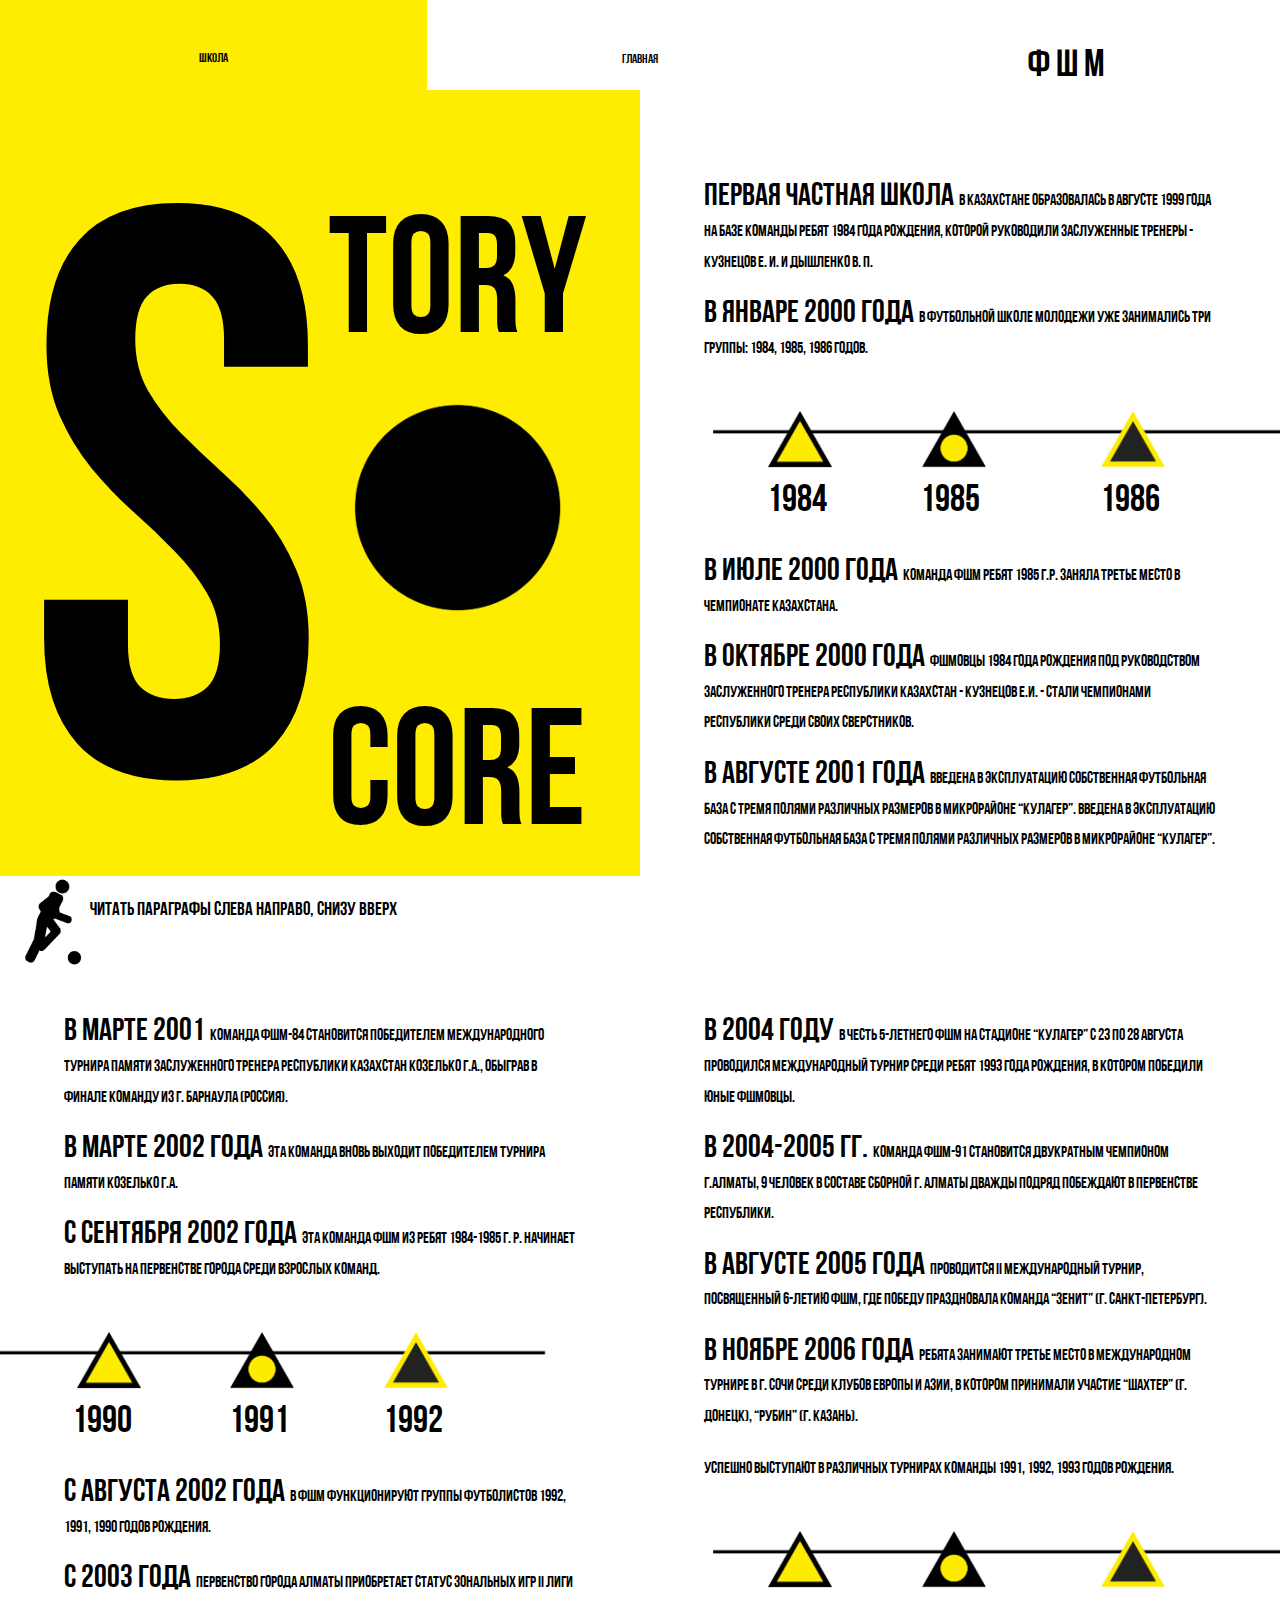
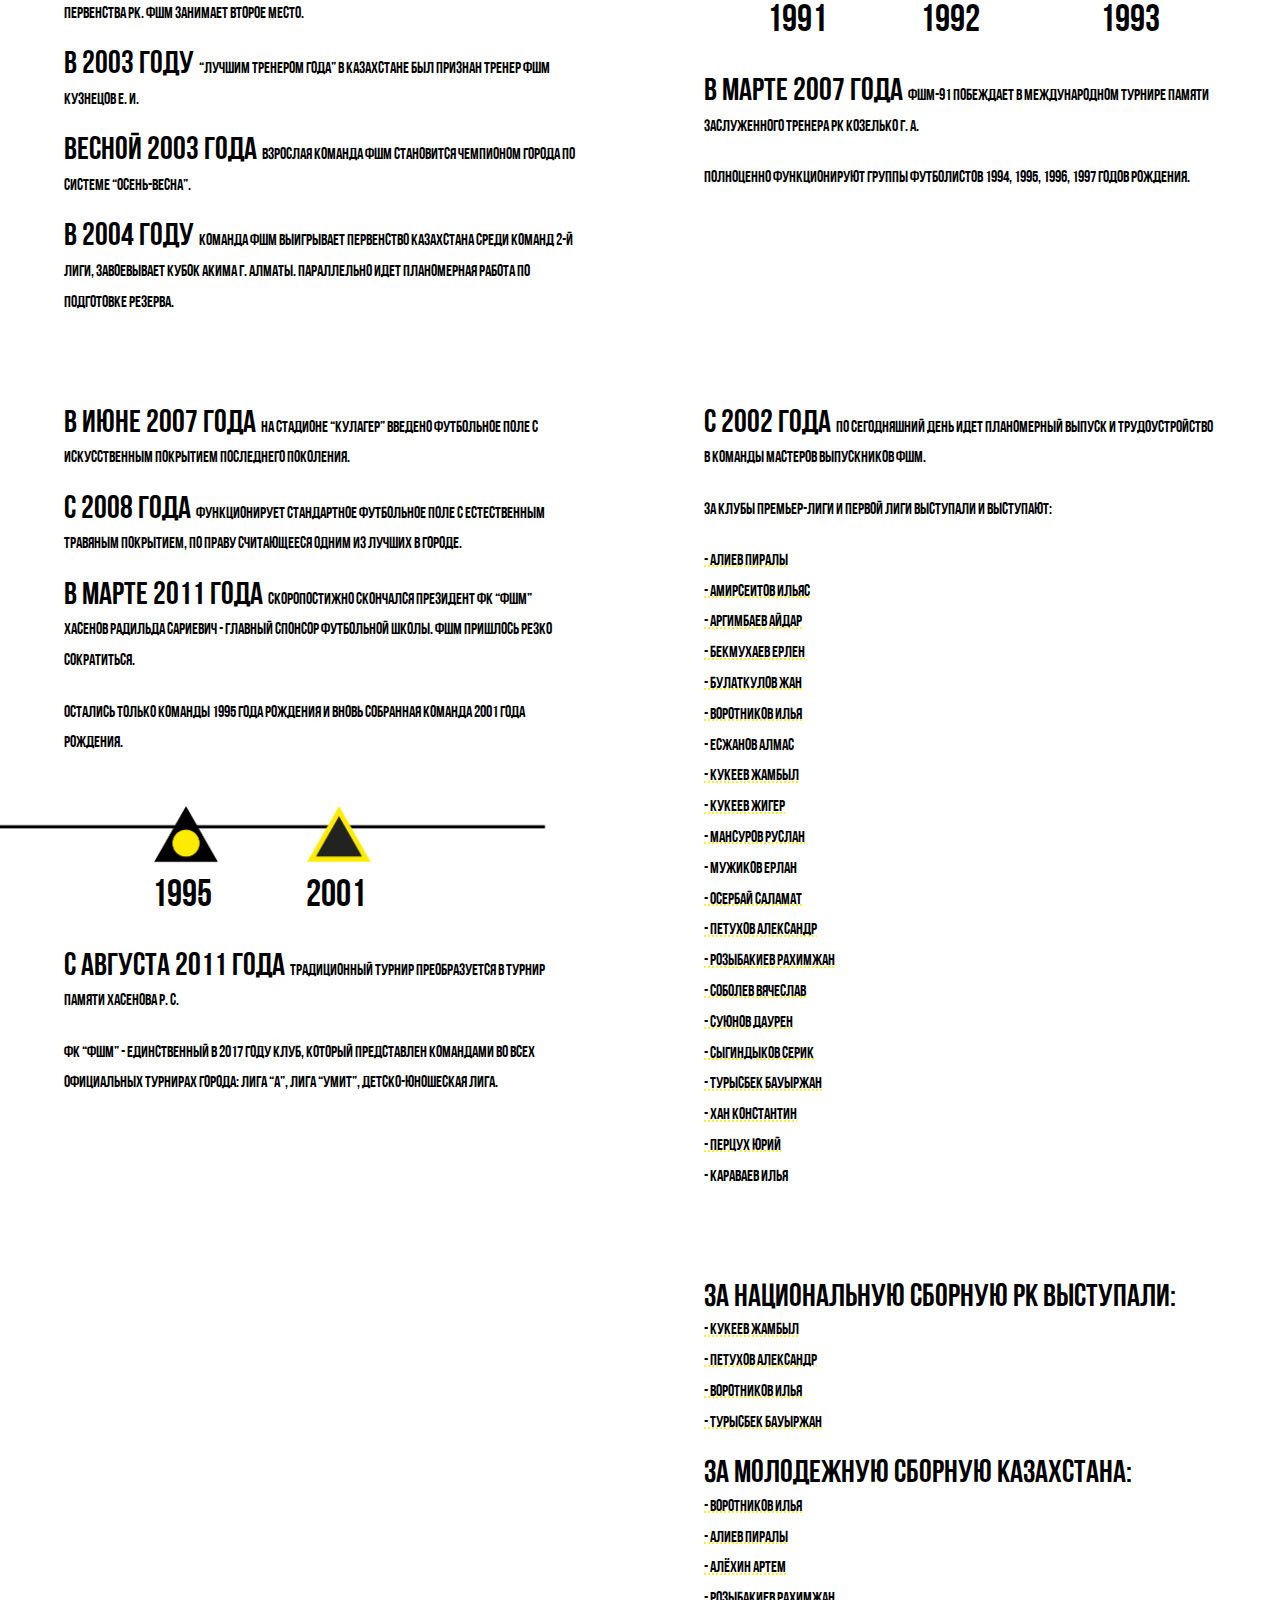
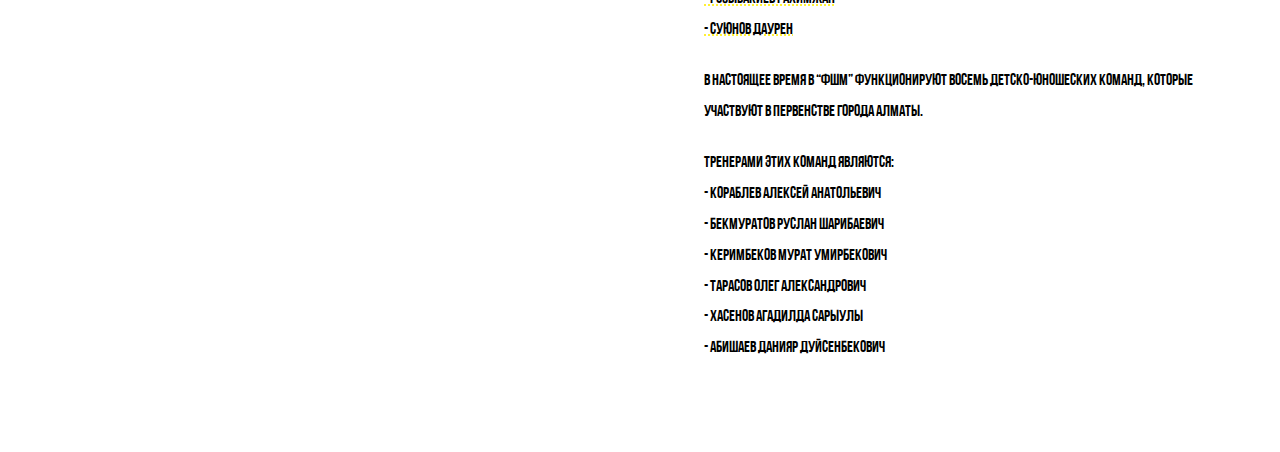
==== ФШМ. История.html @ 804422b1 "Update ФШМ. История.html" ====
<!DOCTYPE html>
    <html style= "overflow-x: hidden; zoom: 100%;">
        <head>
            <link rel="stylesheet" href = "designCSS2.css">
            <link rel="icon" type="image/x-icon" href="imgftball/IMG_6921.PNG">
        <title> ФШМ </title>
        <meta name="viewport" content="width=device-width, initial-scale=1, maximum-scale=1, user-scalable=no, shrink-to-fit=no">
        </head>
        <body>
            <div class="fixedMenu">
                
                <div class="mainMenuButtons" style="display: inline-flex;">
                    <button id="1" class="references" type="button" style="background-color:rgb(0, 0, 0);">
                        <img  class="button1" src="imgftball/button1.png">
                        <div class="references">
                            <p class="click" id="textColor1" style="color: rgb(255,237,0)"> Школа </p>
                        </div>
                    </button>
                    
                    <a id="2" class="references" type="button" href="index.html">
                        <div class="references">
                            <p class="click" id="textColor4"> Главная </p>
                        </div>
                    </a> 
                    <div class="label">
                        <a href="index.html">
                            <p> Ф Ш М </p>
                        </a> 
                    </div>   
                </div>
            </div>
          

            <div class="structure">
                <div id="main" style="display: unset; width: 100vw; margin: 0 0 0 0; padding: 0 0 0 0">
                    <div id="[1][1]Section" style="width: 100vw; display: unset; margin: 0 0 0 0">
                        <div class="Section1Slide1FirstHalf" id="section1Slide1PhoneOn">
                            <div class="gameGoalMain">
                                <div class="gameGoal1">
                                    <div class="gameGoalMove"> 
                                        <div class="gameGoal2">
                                            <div>
                                                <p class="G"> S </p>
                                            </div>
                                            <div class="gameGoal">
                                                <p class="ame"> tory </p>
                                                <img src="imgftball/blackCircle.png" class="circleBall">
                                                <p class="oal"> core </p>
                                            </div>
                                        </div>
                                    </div> 
                                </div>
                            </div>
                        </div>
                        <div class="Section1Slide1">
                            <div class="Section1Slide1FirstHalf" id="section1Slide1PhoneOff">
                                <div class="gameGoalMain">
                                    <div class="gameGoal1">
                                        <div class="gameGoalMove"> 
                                            <div class="gameGoal2">
                                                <div>
                                                    <p class="G"> S </p>
                                                </div>
                                                <div class="gameGoal">
                                                    <p class="ame"> tory </p>
                                                    <img src="imgftball/blackCircle.png" class="circleBall">
                                                    <p class="oal"> core </p>
                                                </div>
                                            </div>
                                        </div> 
                                    </div>
                                </div>
                            </div>
                            <div class="Section1Slide1SecondHalf">
                                <div class="textMain">
                                    <p class="paragraph1"> 
                                        <span class="paragraphBigWord"> Первая частная школа </span>
                                        <small>
                                            в Казахстане образовалась 
                                            в августе 1999 года на базе команды ребят 1984 года рождения,
                                            которой руководили заслуженные тренеры - Кузнецов Е. И. и Дышленко В. П. 
                                        </small> 
                                    </p> 
                                    <p class="paragraph2">  
                                        <span class="paragraphBigLetter">
                                            В январе 2000 года
                                        </span> 
                                        <small>  в футбольной школе молодежи уже занимались три группы: 
                                            1984, 1985, 1986 годов.
                                        </small>
                                    </p>
                                    <div id="teamContainer">
                                        <img id="teamLineImage" src="imgftball/blackLine.png">
                                        <div style="display: block;">
                                            <img id="triangle1" src="imgftball/firstTriangle.png">
                                            <p id="teamYear1">
                                                1984
                                            </p>
                                        </div>
                                        <div style="display: block;">
                                            <img id="triangle2" src="imgftball/secondTriangle.png">
                                            <p id="teamYear2">
                                                1985
                                            </p>
                                        </div>
                                        <div style="display: block;">
                                            <img id="triangle3" src="imgftball/thirdTriangle.png"> 
                                            <p id="teamYear3">
                                                1986
                                            </p>
                                        </div>
                                    </div> 
                                    <p class="paragraph2">  
                                        <span class="paragraphBigLetter">
                                            В июле 2000 года 
                                        </span> 
                                        <small>  команда ФШМ ребят </small>
                                        <small> 1985 г.р. заняла третье место в чемпионате Казахстана. </small>
                                    </p> 
                                    <p class="paragraph2">  
                                        <span class="paragraphBigLetter">
                                            В октябре 2000 года
                                        </span> 
                                        <small> ФШМовцы 1984 года рождения под руководством заслуженного тренера Республики Казахстан - Кузнецов Е.И. - стали чемпионами республики среди своих сверстников. </small>
                                    </p> 
                                    <p class="paragraph2">  
                                        <span class="paragraphBigLetter">
                                            В августе 2001 года
                                        </span> 
                                        <small>  введена в эксплуатацию собственная футбольная база с тремя полями различных размеров в микрорайоне “Кулагер”.  введена в эксплуатацию собственная футбольная база с тремя полями различных размеров в микрорайоне “Кулагер”. </small>
                                    </p> 
                                </div>
                            </div>
                        </div>
                    </div>
                    <div style="width: 100vw;" id="section1Slide1PhoneOff">
                        <div id="stickmanContainer">
                            <img src="imgftball/blackStickmanGif.gif" id="blackstickmanGIF">
                            <p class="paragraph1">
                                читать параграфы слева направо, снизу вверх
                            </p> 
                        </div>
                    </div>
                    <br>
                    
                    <div id="[1][2]Section" style="width: 100vw; display: unset; margin: 0 0 0 0">
                        <div class="Section1Slide2">
                            <div class="Section1Slide2FirstHalf" id="section1Slide1PhoneOff">
                                <div class="textMain">
                                    <p class="paragraph1">  
                                        <span class="paragraphBigLetter">
                                            В марте 2001
                                        </span> 
                                        <small>  команда ФШМ-84 становится победителем международного турнира памяти заслуженного тренера Республики Казахстан Козелько Г.А., обыграв в финале команду из г. Барнаула (Россия). </small>
                                    </p> 
                                    <br>
                                    <p class="paragraph2"> 
                                        <span class="paragraphBigWord"> В марте 2002 года </span>
                                        <small>
                                            эта команда вновь выходит победителем турнира памяти Козелько Г.А. 
                                        </small> 
                                    </p>   
                                    <p class="paragraph2">  
                                        <span class="paragraphBigLetter">
                                            С сентября 2002 года
                                        </span> 
                                        <small> эта команда ФШМ из ребят 1984-1985 г. р. начинает выступать на первенстве города среди взрослых команд.  </small>
                                    </p> 
                                    <div style="display: inline-flex; position: relative; margin: 0vh 0 4vh 0">
                                        <img style="position: absolute; width: 50vw; margin: 0 0 0 -12vw" src="imgftball/blackLine.png">
                                        <div style="display: block;">
                                            <img style="position: relative; width: 5vw; margin: 5vh 0 0 1vw" src="imgftball/firstTriangle.png">
                                            <p style="font-size: 3vw; margin: 3vh 0 0 0vw">
                                                1990
                                            </p>
                                        </div>
                                        <div style="display: block;">
                                            <img style="position: relative; width: 5vw; margin: 5vh 0 0 7vw" src="imgftball/secondTriangle.png">
                                            <p style="font-size: 3vw; margin: 3vh 0 0 6.5vw">
                                                1991
                                            </p>
                                        </div>
                                        <div style="display: block;">
                                            <img style="position: relative; width: 5vw; margin: 5vh 0 0 7vw" src="imgftball/thirdTriangle.png"> 
                                            <p style="font-size: 3vw; margin: 3vh 0 0 6.5vw">
                                                1992
                                            </p>
                                        </div>
                                    </div> 
                                    <p class="paragraph2">  
                                        <span class="paragraphBigLetter">
                                            С августа 2002 года 
                                        </span> 
                                        <small> в ФШМ функционируют группы футболистов 1992, 1991, 1990 годов рождения.  </small>
                                    </p> 
                                    <p class="paragraph2">  
                                        <span class="paragraphBigLetter">
                                            С 2003 года
                                        </span> 
                                        <small> 
                                            первенство города Алматы приобретает статус зональных игр II лиги Первенства РК. ФШМ занимает второе место.
                                        </small>
                                    </p> 
                                    <p class="paragraph2">  
                                        <span class="paragraphBigLetter">
                                            В 2003 году
                                        </span> 
                                        <small> 
                                            “Лучшим тренером года” в Казахстане был признан тренер ФШМ Кузнецов Е. И.
                                        </small>
                                    </p> 
                                    <p class="paragraph2">  
                                        <span class="paragraphBigLetter">
                                            Весной 2003 года 
                                        </span> 
                                        <small>  
                                            взрослая команда ФШМ становится чемпионом города по системе “осень-весна”. 
                                        </small>
                                    </p> 
                                    <p class="paragraph2">  
                                        <span class="paragraphBigLetter">
                                            В 2004 году 
                                        </span> 
                                        <small>  
                                            команда ФШМ выигрывает первенство Казахстана среди команд 2-й лиги, завоевывает Кубок Акима г. Алматы. Параллельно идет планомерная работа по подготовке резерва.
                                        </small>
                                    </p> 
                                </div>
                            </div>
                            <div class="Section1Slide2SecondHalf">
                                <div class="textMain">
                                    <p class="paragraph1"> 
                                        <span class="paragraphBigWord"> В 2004 году </span>
                                        <small>
                                            в честь 5-летнего ФШМ на стадионе “Кулагер” 
                                            с 23 по 28 августа проводился международный турнир 
                                            среди ребят 1993 года рождения, в котором победили 
                                            юные ФШМовцы. 
                                        </small> 
                                    </p>   
                                    <p class="paragraph2">  
                                        <span class="paragraphBigLetter">
                                            В 2004-2005 гг. 
                                        </span> 
                                        <small> 
                                            команда ФШМ-91 становится двукратным чемпионом г.Алматы, 
                                            9 человек в составе сборной г. Алматы дважды подряд побеждают в первенстве республики.   
                                        </small>
                                    </p> 
                                    <p class="paragraph2">  
                                        <span class="paragraphBigLetter">
                                            В августе 2005 года 
                                        </span> 
                                        <small> 
                                            проводится II международный турнир, 
                                            посвященный 6-летию ФШМ, 
                                            где победу праздновала команда “Зенит” 
                                            (г. Санкт-Петербург).
                                        </small>
                                    </p> 
                                    <p class="paragraph2">  
                                        <span class="paragraphBigLetter">
                                            В ноябре 2006 года
                                        </span> 
                                        <small> 
                                            ребята занимают третье место в международном турнире
                                            в г. Сочи среди клубов Европы и Азии, 
                                            в котором принимали участие “Шахтер” (г. Донецк), “Рубин” (г. Казань). 
                                        </small>
                                    </p> 
                                    <p class="paragraph2"> 
                                        <small> 
                                            Успешно выступают в различных турнирах команды 1991, 1992, 1993 годов рождения. 
                                        </small>
                                    </p>
                                    <div id="teamContainer2">
                                        <img id="teamLineImage_2" src="imgftball/blackLine.png">
                                        <div style="display: block;">
                                            <img id="triangle4" src="imgftball/firstTriangle.png">
                                            <p id="teamYear4">
                                                1991
                                            </p>
                                        </div>
                                        <div style="display: block;">
                                            <img id="triangle5" src="imgftball/secondTriangle.png">
                                            <p id="teamYear5">
                                                1992
                                            </p>
                                        </div>
                                        <div style="display: block;">
                                            <img id="triangle6" src="imgftball/thirdTriangle.png"> 
                                            <p id="teamYear6">
                                                1993
                                            </p>
                                        </div>
                                    </div>  
                                    <p class="paragraph2">  
                                        <span class="paragraphBigLetter">
                                            В марте 2007 года
                                        </span> 
                                        <small>  
                                            ФШМ-91 побеждает в международном турнире
                                            памяти заслуженного тренера РК Козелько Г. А. 
                                        </small>
                                    </p> 
                                    <p class="paragraph2">  
                                        <small>  
                                            Полноценно функционируют группы футболистов 1994, 1995, 1996, 1997 годов рождения.
                                        </small>
                                    </p> 
                                </div>
                            </div>
                        </div>
                    </div>
                    <div id="[1][3]Section" style="width: 100vw; display: unset; margin: 0 0 0 0">
                        <div class="Section1Slide3">
                            <div class="Section1Slide3FirstHalf" id="section1Slide1PhoneOn">
                                <div class="textMain">
                                    <p class="paragraph1">  
                                        <span class="paragraphBigLetter">
                                            В июне 2007 года
                                        </span> 
                                        <small>  
                                            на стадионе “Кулагер” введено футбольное поле с искусственным покрытием последнего поколения.
                                        </small>
                                    </p> 
                                    <br>
                                    <p class="paragraph2"> 
                                        <span class="paragraphBigWord"> С 2008 года по 2021 год  </span>
                                        <small>
                                            функционировало стандартное футбольное поле с естественным травяным покрытием,
                                            по праву считавшееся одним из лучших в городе.
                                        </small> 
                                    </p>   
                                    <p class="paragraph2">  
                                        <span class="paragraphBigLetter">
                                            В марте 2011 года 
                                        </span> 
                                        <small> скоропостижно скончался президент ФК “ФШМ” Хасенов Радильда Сариевич - главный спонсор футбольной школы. ФШМ пришлось резко сократиться. 
                                        </small>
                                    </p> 
                                    <p class="paragraph2"> 
                                        <small> 
                                            Остались только команды 1995 года рождения и вновь собранная команда 2001 года рождения. 
                                        </small>
                                    </p>
                                    <div id="teamContainer3">
                                        <img id="teamLineImage_3" src="imgftball/blackLine.png">
                                        
                                        <div style="display: block;">
                                            <img id="triangle7" src="imgftball/secondTriangle.png">
                                            <p id="teamYear7">
                                                1995
                                            </p>
                                        </div>
                                        <div style="display: block;">
                                            <img id="triangle8" src="imgftball/thirdTriangle.png"> 
                                            <p id="teamYear8">
                                                2001
                                            </p>
                                        </div>
                                    </div> 
                                    <p class="paragraph2">  
                                        <span class="paragraphBigLetter">
                                            С августа 2011 года 
                                        </span> 
                                        <small> 
                                            традиционный турнир преобразуется в турнир памяти Хасенова Р. С. 
                                        </small>
                                    </p> 
                                    <p class="paragraph2">  
                                        <small> 
                                            ФК “ФШМ” -  единственный в 2017 году клуб, 
                                            который представлен командами во всех официальных турнирах города: 
                                            Лига “А”, Лига “Умит”, Детско-Юношеская Лига.
                                        </small>
                                    </p> 
                                </div>
                            </div>
                            <div class="Section1Slide3FirstHalf" id="section1Slide1PhoneOff">
                                <div class="textMain">
                                    <p class="paragraph1">  
                                        <span class="paragraphBigLetter">
                                            В июне 2007 года
                                        </span> 
                                        <small>  
                                            на стадионе “Кулагер” введено футбольное поле с искусственным покрытием последнего поколения.
                                        </small>
                                    </p> 
                                    <br>
                                    <p class="paragraph2"> 
                                        <span class="paragraphBigWord"> С 2008 года  </span>
                                        <small>
                                            функционирует стандартное футбольное поле с естественным травяным покрытием,
                                            по праву считающееся одним из лучших в городе.
                                        </small> 
                                    </p>   
                                    <p class="paragraph2">  
                                        <span class="paragraphBigLetter">
                                            В марте 2011 года 
                                        </span> 
                                        <small> скоропостижно скончался президент ФК “ФШМ” Хасенов Радильда Сариевич - главный спонсор футбольной школы. ФШМ пришлось резко сократиться. 
                                        </small>
                                    </p> 
                                    <p class="paragraph2"> 
                                        <small> 
                                            Остались только команды 1995 года рождения и вновь собранная команда 2001 года рождения. 
                                        </small>
                                    </p>
                                    <div id="teamContainer3">
                                        <img id="teamLineImage_3" src="imgftball/blackLine.png">
                                        
                                        <div style="display: block;">
                                            <img id="triangle7" src="imgftball/secondTriangle.png">
                                            <p id="teamYear7">
                                                1995
                                            </p>
                                        </div>
                                        <div style="display: block;">
                                            <img id="triangle8" src="imgftball/thirdTriangle.png"> 
                                            <p id="teamYear8">
                                                2001
                                            </p>
                                        </div>
                                    </div> 
                                    <p class="paragraph2">  
                                        <span class="paragraphBigLetter">
                                            С августа 2011 года 
                                        </span> 
                                        <small> 
                                            традиционный турнир преобразуется в турнир памяти Хасенова Р. С. 
                                        </small>
                                    </p> 
                                    <p class="paragraph2">  
                                        <small> 
                                            ФК “ФШМ” -  единственный в 2017 году клуб, 
                                            который представлен командами во всех официальных турнирах города: 
                                            Лига “А”, Лига “Умит”, Детско-Юношеская Лига.
                                        </small>
                                    </p> 
                                </div>
                            </div>
                            <div class="Section1Slide3SecondHalf">
                                <div class="textMain">
                                    <p class="paragraph1">  
                                        <span class="paragraphBigLetter">
                                            С 2002 года
                                        </span> 
                                        <small> 
                                            по сегодняшний день идет планомерный выпуск и трудоустройство в команды мастеров выпускников ФШМ. 
                                        </small>
                                    </p>
                                    <p class="paragraph2"> 
                                        <small>  
                                            За клубы премьер-лиги и первой лиги выступали и выступают:
                                        </small>
                                    </p>
                                    <p class="paragraph2"> 
                                        <small>  
                                           <a href="https://ru.wikipedia.org/wiki/%D0%90%D0%BB%D0%B8%D0%B5%D0%B2,_%D0%9F%D0%B8%D1%80%D0%B0%D0%BB%D1%8B_%D0%A5%D0%B0%D0%BD%D0%B0%D0%BB%D0%B8%D0%B5%D0%B2%D0%B8%D1%87">- Алиев Пиралы</a> <br>
                                           <a href="https://ru.wikipedia.org/wiki/%D0%90%D0%BC%D0%B8%D1%80%D1%81%D0%B5%D0%B8%D1%82%D0%BE%D0%B2,_%D0%98%D0%BB%D1%8C%D1%8F%D1%81_%D0%95%D1%80%D1%81%D0%B5%D0%B8%D1%82%D0%BE%D0%B2%D0%B8%D1%87">- Амирсеитов Ильяс</a> <br>
                                           <a href="https://ru.wikipedia.org/wiki/%D0%90%D1%80%D0%B3%D0%B8%D0%BC%D0%B1%D0%B0%D0%B5%D0%B2,_%D0%90%D0%B9%D0%B4%D0%B0%D1%80_%D0%91%D0%B5%D1%80%D0%B8%D0%BA%D0%BE%D0%B2%D0%B8%D1%87"> - Аргимбаев Айдар</a><br>
                                           <a href="https://vesti.kz/player/2516/"> - Бекмухаев Ерлен</a><br>
                                           <a href="https://www.transfermarkt.world/zhan-bulatkulov/profil/spieler/804138">- Булаткулов Жан</a><br>
                                           <a href="https://ru.wikipedia.org/wiki/%D0%92%D0%BE%D1%80%D0%BE%D1%82%D0%BD%D0%B8%D0%BA%D0%BE%D0%B2,_%D0%98%D0%BB%D1%8C%D1%8F_%D0%98%D0%B3%D0%BE%D1%80%D0%B5%D0%B2%D0%B8%D1%87"> - Воротников Илья</a><br>
                                           <a href="https://vesti.kz/player/2525/"></a> - Есжанов Алмас<br>
                                           <a href="https://ru.wikipedia.org/wiki/%D0%9A%D1%83%D0%BA%D0%B5%D0%B5%D0%B2,_%D0%96%D0%B0%D0%BC%D0%B1%D1%8B%D0%BB_%D0%9C%D1%83%D1%85%D0%B8%D1%82%D0%BE%D0%B2%D0%B8%D1%87">- Кукеев Жамбыл</a><br>
                                           <a href="https://ru.wikipedia.org/wiki/%D0%9A%D1%83%D0%BA%D0%B5%D0%B5%D0%B2,_%D0%96%D0%B8%D0%B3%D0%B5%D1%80_%D0%9C%D1%83%D1%85%D0%B8%D1%82%D0%BE%D0%B2%D0%B8%D1%87"> - Кукеев Жигер</a><br>
                                           <a href="https://vesti.kz/player/2387/"> - Мансуров Руслан</a><br>
                                            - Мужиков Ерлан<br>
                                           <a href="https://vesti.kz/player/8728/"> - Осербай Саламат</a><br>
                                           <a href="https://ru.wikipedia.org/wiki/%D0%9F%D0%B5%D1%82%D1%83%D1%85%D0%BE%D0%B2,_%D0%90%D0%BB%D0%B5%D0%BA%D1%81%D0%B0%D0%BD%D0%B4%D1%80_%D0%90%D0%BD%D0%B0%D1%82%D0%BE%D0%BB%D1%8C%D0%B5%D0%B2%D0%B8%D1%87"> - Петухов Александр</a><br>
                                           <a href="https://ru.wikipedia.org/wiki/%D0%A0%D0%BE%D0%B7%D1%8B%D0%B1%D0%B0%D0%BA%D0%B8%D0%B5%D0%B2,_%D0%A0%D0%B0%D1%85%D0%B8%D0%BC%D0%B6%D0%B0%D0%BD_%D0%A0%D0%B0%D1%84%D0%BA%D0%B0%D1%82%D0%BE%D0%B2%D0%B8%D1%87"> - Розыбакиев Рахимжан</a><br>
                                           <a href="https://ru.wikipedia.org/wiki/%D0%A1%D0%BE%D0%B1%D0%BE%D0%BB%D0%B5%D0%B2,_%D0%92%D1%8F%D1%87%D0%B5%D1%81%D0%BB%D0%B0%D0%B2_%D0%92%D0%BB%D0%B0%D0%B4%D0%B8%D0%BC%D0%B8%D1%80%D0%BE%D0%B2%D0%B8%D1%87"> - Соболев Вячеслав</a><br>
                                           <a href="https://ru.wikipedia.org/wiki/%D0%A1%D1%83%D1%8E%D0%BD%D0%BE%D0%B2,_%D0%94%D0%B0%D1%83%D1%80%D0%B5%D0%BD_%D0%90%D0%BB%D0%B8%D1%81%D0%BB%D0%B0%D0%BC%D0%BE%D0%B2%D0%B8%D1%87"> - Суюнов Даурен</a><br>
                                           <a href="https://ru.wikipedia.org/wiki/%D0%A1%D0%B0%D0%B3%D1%8B%D0%BD%D0%B4%D1%8B%D0%BA%D0%BE%D0%B2,_%D0%A1%D0%B5%D1%80%D0%B8%D0%BA_%D0%9A%D0%B0%D0%BD%D0%B0%D1%82%D0%B1%D0%B5%D0%BA%D1%83%D0%BB%D1%8B"> - Сыгиндыков Серик</a><br>
                                           <a href="https://ru.wikipedia.org/wiki/%D0%A2%D1%83%D1%80%D1%8B%D1%81%D0%B1%D0%B5%D0%BA,_%D0%91%D0%B0%D1%83%D1%8B%D1%80%D0%B6%D0%B0%D0%BD_%D0%90%D0%B9%D1%82%D0%BA%D0%B0%D0%BB%D0%B8%D1%83%D0%BB%D1%8B"> - Турысбек Бауыржан</a><br>
                                           <a href="https://vesti.kz/player/8727/"> - Хан Константин</a><br>
                                           <a href="https://ru.wikipedia.org/wiki/%D0%9F%D0%B5%D1%80%D1%86%D1%83%D1%85,_%D0%AE%D1%80%D0%B8%D0%B9_%D0%92%D0%BB%D0%B0%D0%B4%D0%B8%D0%BC%D0%B8%D1%80%D0%BE%D0%B2%D0%B8%D1%87"> - Перцух Юрий </a><br>
                                           <a> - Караваев Илья </a><br>
                                            
                                        </small>
                                    </p>
                                </div>
                            </div>
                        </div>
                    </div>
                    <div id="[1][4]Section" style="width: 100vw; display: unset; margin: 0 0 0 0">
                        <div class="Section1Slide4">
                            <div class="Section1Slide4FirstHalf">
                                <div class="textMain">
                                    <p class="paragraph1">  
                                        <span class="paragraphBigLetter">
                                            За национальную сборную РК выступали: 
                                        </span> 
                                        <br>
                                        <small>  
                                            <a href="https://ru.wikipedia.org/wiki/%D0%9A%D1%83%D0%BA%D0%B5%D0%B5%D0%B2,_%D0%96%D0%B0%D0%BC%D0%B1%D1%8B%D0%BB_%D0%9C%D1%83%D1%85%D0%B8%D1%82%D0%BE%D0%B2%D0%B8%D1%87">- Кукеев Жамбыл</a>
                                        </small>
                                        <br>
                                        <small>
                                            <a href="https://ru.wikipedia.org/wiki/%D0%9F%D0%B5%D1%82%D1%83%D1%85%D0%BE%D0%B2,_%D0%90%D0%BB%D0%B5%D0%BA%D1%81%D0%B0%D0%BD%D0%B4%D1%80_%D0%90%D0%BD%D0%B0%D1%82%D0%BE%D0%BB%D1%8C%D0%B5%D0%B2%D0%B8%D1%87"> - Петухов Александр</a>
                                        </small>
                                        <br>
                                        <small>
                                           <a href="https://ru.wikipedia.org/wiki/%D0%92%D0%BE%D1%80%D0%BE%D1%82%D0%BD%D0%B8%D0%BA%D0%BE%D0%B2,_%D0%98%D0%BB%D1%8C%D1%8F_%D0%98%D0%B3%D0%BE%D1%80%D0%B5%D0%B2%D0%B8%D1%87"> - Воротников Илья</a>
                                        </small>
                                        <br>
                                        <small>
                                           <a href="https://ru.wikipedia.org/wiki/%D0%A2%D1%83%D1%80%D1%8B%D1%81%D0%B1%D0%B5%D0%BA,_%D0%91%D0%B0%D1%83%D1%8B%D1%80%D0%B6%D0%B0%D0%BD_%D0%90%D0%B9%D1%82%D0%BA%D0%B0%D0%BB%D0%B8%D1%83%D0%BB%D1%8B"> - Турысбек Бауыржан</a>
                                        </small>
                                    </p> 
                                    <br>
                                    <p class="paragraph2"> 
                                        <span class="paragraphBigWord"> за молодежную сборную Казахстана: </span>
                                        <br>
                                        <small>
                                            <a href="https://ru.wikipedia.org/wiki/%D0%92%D0%BE%D1%80%D0%BE%D1%82%D0%BD%D0%B8%D0%BA%D0%BE%D0%B2,_%D0%98%D0%BB%D1%8C%D1%8F_%D0%98%D0%B3%D0%BE%D1%80%D0%B5%D0%B2%D0%B8%D1%87"> - Воротников Илья</a>
                                        </small> 
                                        <br>
                                        <small>
                                            <a href="https://ru.wikipedia.org/wiki/%D0%90%D0%BB%D0%B8%D0%B5%D0%B2,_%D0%9F%D0%B8%D1%80%D0%B0%D0%BB%D1%8B_%D0%A5%D0%B0%D0%BD%D0%B0%D0%BB%D0%B8%D0%B5%D0%B2%D0%B8%D1%87">- Алиев Пиралы</a>
                                        </small>
                                        <br>
                                        <small>
                                            <a href="https://vesti.kz/player/43505/"> - Алёхин Артем</a>
                                        </small>
                                        <br>
                                        <small>
                                            <a href="https://ru.wikipedia.org/wiki/%D0%A0%D0%BE%D0%B7%D1%8B%D0%B1%D0%B0%D0%BA%D0%B8%D0%B5%D0%B2,_%D0%A0%D0%B0%D1%85%D0%B8%D0%BC%D0%B6%D0%B0%D0%BD_%D0%A0%D0%B0%D1%84%D0%BA%D0%B0%D1%82%D0%BE%D0%B2%D0%B8%D1%87"> - Розыбакиев Рахимжан</a>
                                        </small>
                                        <br>
                                        <small>
                                            <a href="https://ru.wikipedia.org/wiki/%D0%A1%D1%83%D1%8E%D0%BD%D0%BE%D0%B2,_%D0%94%D0%B0%D1%83%D1%80%D0%B5%D0%BD_%D0%90%D0%BB%D0%B8%D1%81%D0%BB%D0%B0%D0%BC%D0%BE%D0%B2%D0%B8%D1%87"> - Суюнов Даурен</a>
                                        </small>
                                    </p>
                                    <p class="paragraph2"> 
                                        <small> 
                                            В настоящее время в “ФШМ” функционируют 
                                            восемь детско-юношеских команд, 
                                            которые участвуют в первенстве города Алматы.
                                        </small> 
                                    </p>
                                    <p class="paragraph2">
                                        <small>
                                            Тренерами этих команд являются:
                                        </small>
                                        <br>
                                        <small>
                                            - Кораблев Алексей Анатольевич
                                        </small>
                                        <br>
                                        <small>
                                            - Бекмуратов Руслан Шарибаевич
                                        </small>
                                        <br>
                                        <small>
                                            - Керимбеков Мурат Умирбекович
                                        </small>
                                        <br>
                                        <small>
                                            - Тарасов Олег Александрович
                                        </small>
                                        <br>
                                        <small>
                                            - Хасенов Агадилда Сарыулы
                                        </small>
                                        <br>
                                        <small>
                                            - Абишаев Данияр дуйсенбекович
                                        </small>
                                    </p> 
                                </div>
                            </div>
                        </div>
                    </div>
                </div>
            </div>
        </body>
    </html>
---- designCSS2.css ----
/* The main compounds of html files, the main constructing ones*/
@font-face {
    font-family: FootballFont;
    src: url(imgftball/bebas.ttf);
}
html {
    scroll-behavior: smooth;
    scroll-snap-type: y mandatory;
    height: 100vh;
    max-zoom: 100%;
    min-zoom: 100%;
    
}
body{
    zoom: 100%;
    max-zoom: 100%;
    width: 100%;
    opacity: 1;
    background-color: rgb(255, 255, 255)!important;
    margin: 0 0 0 0;
    padding: 0% 0 0 0;
    touch-action: pan-x pan-y;
    opacity: 1;
    text-size-adjust: none;
    -webkit-text-size-adjust: none;
}
h1 {
    font-size: 20px; 
    color: rgb(255, 255, 255); 
    font-family: FootballFont;
    text-align: center;
}
div {
    position: static;
    top: 0;
    bottom: 0; 
    left: 0;
    right: 0;
    text-size-adjust: none;
}

p, figcaption{
    font-size: 1vw; 
    color: rgb(0, 0, 0); 
    font-family: FootballFont;
    text-align: center;
    text-size-adjust: none;
} 
a{
    text-decoration: none;
}
a:visited{
    color: rgb(0, 0, 0);
    
}
a:hover{
    color: rgb(0, 0, 0);
}
a:active{
    color: rgb(0, 0, 0);
}
a:link {
    color: rgb(0, 0, 0);
    text-decoration-line: underline;
    text-decoration-style: dotted;
    text-decoration-color: rgb(255,237,0);
}
a:visited > p {
    color: black;
}





/* Upper fixed */

.fixedMenu {
    background-color: rgb(255, 255, 255); 
    display: inline-flex; 
    width: 100%;
    margin: 0 0 0 0;
    padding: 0% 0 0% 0;
}


/**/ 

.label {
    width: 50%;
    max-width: 50%;
    margin: 0.5% 0 0.5% 0;
    padding: 0 0 0 0;
}
.label > a {
    margin: 0 0 0 0;
    padding: 0 0 0 0;
    text-decoration: none;
}
.label > a > p {
    color: rgb(0, 0, 0);
    margin: 0 0 0 0;
    padding: 8% 0 0 0;
    font-size: 3vw;
}
/* inner compounds of the fixed menu*/ 

button{
    background-color: rgb(255, 255, 255);
    border: none;
}

button.references {
    width: 50%;
    transition: 0.5s;
    margin: 0% 0 0% 0;
    padding: 2% 0 0% 0;
}
a.references {
    width: 50%;
    transition: 0.5s;
    margin: 0% 0 0% 0;
    padding: 3% 0 0% 0;
    text-decoration: none;
}

button.references:hover {
    transition-duration: 1s;
    background-color: rgb(255,237,0)!important;
}
a.references:hover {
    transition-duration: 1s;
    background-color: rgb(255,237,0)!important;
}
button:hover > p {
    color: rgb(255,237,0);
}


button.references:hover > div > p {
    color:rgb(0, 0, 0)!important;
}


a.references:hover > div > p {
    color:rgb(0, 0, 0)!important;
}

div.references  {
    display: unset;
}
.button1  {
    display: none;
}
.button2 {
    display: none;
}
.button3 {
    display: none;
}

.mainMenuButtons {
    width: 100%;
}

#stickmanContainer {
    display: inline-flex;
    animation: stickmanRunGif 20s;
    animation-fill-mode: forwards;
}
#stickmanContainer > p {
    padding: 2vh 0 0 0;
    height: 1vh;
    width: 30vw;
}

#blackstickmanGIF {
    width: 7vw;
}

@keyframes stickmanRunGif {
    0% {
        margin: 5vh 0 0 -5vw;
    }
    100% {
        margin: 5vh 0 0 105vw;
        display: none;
    }
    
}
/* Main page */ 
/* first slide */
.Section1Slide1 {
    display: inline-flex;
    width: 100%; 
    margin: 0vh 0 0 0; 
    padding: 0 0 0 0; 
    line-height: 0;
}
.Section1Slide2 {
    display: inline-flex;
    width: 100%; 
    margin: 5vh 0 0 0; 
    padding: 0 0 0 0; 
    line-height: 0;
}
.Section1Slide3 {
    display: inline-flex;
    width: 100%; 
    margin: 0vh 0 0 0; 
    padding: 0 0 0 0; 
    line-height: 0;
}
.Section1Slide4 {
    display: inline-flex;
    width: 100%; 
    margin: 0vh 0 0 0; 
    padding: 0 0 0 0; 
    line-height: 0;
}
.Section1Slide1FirstHalf{
    width: 50vw;
    display: block;
    margin: 0 0vw 0 0vw;
}
.Section1Slide2FirstHalf{
    width: 50vw;
    display: block;
    position: relative;
    margin: 0 5vw 0 5vw;
}
.Section1Slide3FirstHalf{
    width: 50vw;
    display: block;
    position: relative;
    margin: 10vh 5vw 0 5vw;
}
.Section1Slide4FirstHalf{
    width: 50vw;
    display: block;
    position: relative;
    margin: 10vh 5vw 10vh 55vw;
}
.Section1Slide1SecondHalf{
    margin: 10vh 5vw 0 5vw; 
    padding: 0 0 0 0; 
    width: 50vw;
}
.Section1Slide2SecondHalf{
    margin: 0vh 5vw 0 5vw; 
    padding: 0 0 0 0; 
    width: 50vw;
}
.Section1Slide3SecondHalf{
    margin: 10vh 5vw 0 5vw; 
    padding: 0 0 0 0; 
    width: 50vw;
}

#teamContainer {
    display: inline-flex; 
    position: relative; 
    margin: 0vh 0 4vh 0;
}
#teamContainer2 {
    display: inline-flex; 
    position: relative; 
    margin: 0vh 0vw 4vh 0;
}
#teamContainer3 {
    display: inline-flex; 
    position: relative; 
    margin: 0vh 0 4vh 0;
}
#teamLineImage {
    position: absolute; 
    width: 50vw;
}
#teamLineImage_2 {
    position: absolute; 
    width: 50vw; 
    margin: 0 0 0 0;
}
#teamLineImage_3 {
    position: absolute; 
    width: 50vw; 
    margin: 0 0 0 -12vw;
}
#triangle1 {
    position: relative; 
    width: 5vw; 
    margin: 5vh 0 0 5vw;
}
#triangle2 {
    position: relative; 
    width: 5vw; 
    margin: 5vh 0 0 7vw;
}
#triangle3 {
    position: relative; 
    width: 5vw; 
    margin: 5vh 0 0 9vw;
}
#triangle4 {
    position: relative; 
    width: 5vw; 
    margin: 5vh 0 0 5vw;
}
#triangle5 {
    position: relative; 
    width: 5vw; 
    margin: 5vh 0 0 7vw;
}
#triangle6 {
    position: relative; 
    width: 5vw; 
    margin: 5vh 0 0 9vw;
}
#triangle7 {
    position: relative; 
    width: 5vw; 
    margin: 5vh 0 0 7vw;
}
#triangle8 {
    position: relative; 
    width: 5vw; 
    margin: 5vh 0 0 7vw;
}
#teamYear1 {
    font-size: 3vw; 
    margin: 3vh 0 0 4.5vw
}
#teamYear2 {
    font-size: 3vw; 
    margin: 3vh 0 0 6.5vw;
}
#teamYear3 {
    font-size: 3vw; 
    margin: 3vh 0 0 8.5vw;
}
#teamYear4 {
    font-size: 3vw; 
    margin: 3vh 0 0 4.5vw;
}
#teamYear5 {
    font-size: 3vw;
    margin: 3vh 0 0 6.5vw;
}
#teamYear6 {
    font-size: 3vw; 
    margin: 3vh 0 0 8.5vw;
}
#teamYear7 {
    font-size: 3vw; 
    margin: 3vh 0 0 6.5vw;
}
#teamYear8 {
    font-size: 3vw; 
    margin: 3vh 0 0 6.5vw;
}



.paragraph1 {
    font-size: 1.5vw; 
    text-align: left; 
    margin: 0% 0 0 0;
    line-height: 150%;
}
.paragraphBigWord {
    font-size: 2.5vw;
}
.paragraphBigWord2 {
    font-size: 2.5vw; 
    text-align: center; 
    margin: 2% 0 2% 0; 
    line-height: 150%;
}
.paragraphBigWord3 {
    font-size: 4vw; 
    text-align: center; 
    margin: 2% 0 2% -20.5vw; 
    line-height: 150%;
}
.paragraph2 {
    font-size: 1.5vw; 
    text-align: left; 
    line-height: 150%;
    padding: 0 0 0 0; 
    margin: 4% 0 0 0;
}

.paragraphBigLetter {
    font-size: 2.5vw; 
    margin: 0 0 0 0; 
    padding: 0 0 0 -2%
}
.mergingLetterToSentence {
    margin: 0vh 0 0 -1%;
}
.mergingLetterToSentence {
    margin: 0 0 0 -1%;
}
.mergingLetterToSentence2 {
    margin: 0 0 0 0vw;
}
#contactsFirstParagraph > #contactsHeadingParagraph {
    margin: 0 0 0 0vw;

}
#contactsHeadingParagraph{
    margin: 0 0 0 -0.3vw;
}

.emphasis {
    color: rgb(0, 0, 0); 
    background-color: rgb(255,237,0); 
    font-size: 2vw; 
    padding: 0.3em 0.1em 0.1em 0.1em; 
    margin: 0 0.2em 0 0.2em;
}
.paragraph3 {
    font-size: 1.5vw; 
    text-align: center; 
    background-color:rgb(255,237,0); 
    padding: 3vh 0 3vh 0; 
    margin: 4vh 0 0vh 0;
    color: rgb(0, 0, 0);
    animation: moveParagraph3 5s infinite;
}

#section1Slide1PhoneOn {
    display: none;
}
#section1Slide1PhoneOff {
    display: unset;
}


.gameGoalMain {

    display: inline-flex; 
    background-color: rgb(255,237,0); 
    width: 100%; 
    margin: 0 0 0 0; 
    padding: 0 0 0 0;
}
.gameGoal1 {
    margin: 10% 10vw 10% 2vw; 
    padding: 0 0 0 0; 
    height: calc(100% - 20vh);
}

.gameGoalMove{
    margin: 15% 0 5% 0;
    padding: 0 0 0 0;
    width: 100%;
    height: calc(100% - 20vh);
}
.gameGoal2{
    display: inline-flex; 
    padding: 0 0 0 0; 
    margin: 2vh 0 2vh 0; 
    height: calc(100% - 20vh)
}

.gameGoal{
    display: block; 
    position: static; 
    margin: 0 0 0 0;
}
.G {
    font-size: 63vw;
    padding: 0 0 0 0; 
    margin: 105% 0 0 0;
    position: unset;
    animation: letterGMove 3s infinite, letterGFlash 1s infinite;
}

@keyframes letterGMove {
    0%, 100% {
        transform: rotate(-5deg);
    }
    50% {
        transform: rotate(5deg);
    }
    
}

@keyframes letterGFlash {
    0%, 100% {
       
        opacity: 1;
    }
    50% {
        opacity: 0.9;
    }
    
}

.oal{
    font-size: 13vw;
    margin: 0 0 0 0;
    padding: 0 0 0 0;
    line-height: 0;
}
.ame{
    font-size: 13vw;
    margin: 7% 0 0 0; 
    padding: 0 0 0 0;
    line-height: 0;
}
.circleBall {
    margin: 40% 0 50% 0; 
    padding: 0 0 0 0; 
    width: 100%;
}


  
  
  @media only screen and (max-device-width: 500px) and (max-device-height: 950px) and (min-device-width: 10px) and (min-device-height: 10px) and (orientation: portrait){
    
    
    html {
        height: 100vh;
      }
      
    body{
        zoom: 100%;
        background-color: rgb(255,237,0);
    }

    a.references {
        width: 50%;
        transition: 0.5s;
        margin: 0% 0 0% 0;
        padding: 10% 0 0% 0;
    }

    a.references:hover {
        transition-duration: 1s;
        background-color: rgb(255,237,0)!important;
    }


    a{
        text-decoration: none;
    }
    a:visited{
        color: rgb(0, 0, 0);
        
    }
    a:hover{
        color: rgb(0, 0, 0);
    }
    a:active{
        color: rgb(0, 0, 0);
    }
    a:link {
        color: rgb(0, 0, 0);
        text-decoration-line: underline;
        text-decoration-style: dotted;
    }

    /**/ 

    .label {
        width: 50%;
        max-width: 50%;
        margin: 0.5% 0 0.5% 0;
        padding: 0 0 0 0;
    }
    .label > a {
        margin: 0 0 0 0;
        padding: 0 0 0 0;
        text-decoration: none;
    }
    .label > a > p {
        color: rgb(0, 0, 0);
        margin: 0 0 0 0;
        padding: 8% 0 0 0;
        font-size: 3vw;
    }
    /* inner compounds of the fixed menu*/ 

    button{
        background-color: rgb(255, 255, 255);
        border: none;
    }

    button.references {
        width: 50%;
        transition: 0.5s;
        margin: 0% 0 0% 0;
        padding: 2% 0 0% 0;
    }
    a.references {
        width: 50%;
        transition: 0.5s;
        margin: 0% 0 0% 0;
        padding: 10% 0 0% 0;
        text-decoration: none;
    }

    button.references:hover {
        transition-duration: 1s;
        background-color: rgb(255,237,0)!important;
    }
    a.references:hover {
        transition-duration: 1s;
        background-color: rgb(255,237,0)!important;

    }
    button:hover > p {
        color: rgb(255,237,0);
    }


    button.references:hover > div > p {
        color:rgb(0, 0, 0)!important;
    }


    a.references:hover > div > p {
        color:rgb(0, 0, 0)!important;
        text-decoration: none;
    }

    div.references  {
        display: unset;
    }
    .button1  {
        display: none;
    }
    .button2 {
        display: none;
    }
    .button3 {
        display: none;
    }

    .mainMenuButtons {
        width: 100%;
    }


    /* Main page */ 
    /* first slide */
    .Section1Slide1 {
        display: block;
        width: 100%; 
        margin: -10vh 0 0 0; 
        padding: 0 0 0 0; 
        line-height: 0;
    }
    .Section1Slide2 {
        display: block;
        width: 100%; 
        margin: -5vh 0 0 0; 
        padding: 0 0 0 0; 
        line-height: 0;
    }
    .Section1Slide3 {
        display: block;
        width: 100%; 
        margin: -5vh 0 0 0; 
        padding: 0 0 0 0; 
        line-height: 0;
    }
    .Section1Slide4 {
        display: inline-flex;
        width: 100%; 
        margin: 0vh 0 0 0; 
        padding: 0 0 0 0; 
        line-height: 0;
    }
    .Section1Slide1FirstHalf{
        width: 100vw;
        display: block;
        margin: 0 0vw 0 0vw;
    }
    .Section1Slide2FirstHalf{
        width: 100vw;
        display: block;
        position: relative;
        margin: 0 0vw 0 0vw;
    }
    .Section1Slide3FirstHalf{
        width: 100vw;
        display: block;
        position: relative;
        margin: 0vh 0vw 0 0vw;
    }
    .Section1Slide4FirstHalf{
        width: 100vw;
        display: block;
        position: relative;
        margin: -5vh 0vw 0vh 0vw;
    }
    .Section1Slide1SecondHalf{
        margin: 0vh 0vw 0 0vw; 
        padding: 0 0 0 0; 
        width: 100vw;
    }
    .Section1Slide2SecondHalf{
        margin: 0vh 5vw 0 0vw; 
        padding: 0 0 0 0; 
        width: 100vw;
    }
    .Section1Slide3SecondHalf{
        margin: -5vh 0vw 0 0vw; 
        padding: 0 0 0 0; 
        width: 100vw;
    }

    #teamContainer {
        display: inline-flex; 
        position: relative; 
        margin: 0vh 0 4vh 0;
    }
    #teamContainer2 {
        display: inline-flex; 
        position: relative; 
        margin: 0vh 0vw 4vh 0;
    }
    #teamContainer3 {
        display: inline-flex; 
        position: relative; 
        margin: 0vh 0 4vh 0;
    }
    #teamLineImage {
        position: absolute; 
        width: 100vw;
    }
    #teamLineImage_2 {
        position: absolute; 
        width: 100vw; 
        margin: 0 0 0 0;
    }
    #teamLineImage_3 {
        position: absolute; 
        width: 100vw; 
        margin: 0 0 0 -12vw;
    }
    #triangle1 {
        position: relative; 
        width: 20vw; 
        margin: 0vh 0 0 5vw;
    }
    #triangle2 {
        position: relative; 
        width: 20vw; 
        margin: 0vh 0 0 7vw;
    }
    #triangle3 {
        position: relative; 
        width: 20vw; 
        margin: 0vh 0 0 9vw;
    }
    #triangle4 {
        position: relative; 
        width: 20vw; 
        margin: 0vh 0 0 5vw;
    }
    #triangle5 {
        position: relative; 
        width: 20vw; 
        margin: 0vh 0 0 7vw;
    }
    #triangle6 {
        position: relative; 
        width: 20vw; 
        margin: 0vh 0 0 9vw;
    }
    #triangle7 {
        position: relative; 
        width: 20vw; 
        margin: 0vh 0 0 7vw;
    }
    #triangle8 {
        position: relative; 
        width: 20vw; 
        margin: 0vh 0 0 25vw;
    }
    #teamYear1 {
        font-size: 8vw; 
        margin: 3vh 0 0 4.5vw
    }
    #teamYear2 {
        font-size: 8vw; 
        margin: 3vh 0 0 6.5vw;
    }
    #teamYear3 {
        font-size: 8vw; 
        margin: 3vh 0 0 8.5vw;
    }
    #teamYear4 {
        font-size: 8vw; 
        margin: 3vh 0 0 4.5vw;
    }
    #teamYear5 {
        font-size: 8vw;
        margin: 3vh 0 0 6.5vw;
    }
    #teamYear6 {
        font-size: 8vw; 
        margin: 3vh 0 0 8.5vw;
    }
    #teamYear7 {
        font-size: 8vw; 
        margin: 3vh 0 0 6.5vw;
    }
    #teamYear8 {
        font-size: 8vw; 
        margin: 3vh 0 0 24vw;
    }

    #section1Slide1PhoneOn {
        display: none;
    }
    #section1Slide1PhoneOff {
        display: unset;
    }


    .gameGoalMain {

        display: inline-flex; 
        background-color: rgb(255,237,0); 
        width: 100%; 
        margin: 0 0 0 0; 
        padding: 0 0 0 0;
    }
    .gameGoal1 {
        margin: 10% 10vw 10% 2vw; 
        padding: 0 0 0 0; 
        height: calc(100% - 20vh);
    }

    .gameGoalMove{
        margin: 15% 0 5% 0;
        padding: 0 0 0 0;
        width: 100%;
        height: calc(100% - 20vh);
    }
    .gameGoal2{
        display: inline-flex; 
        padding: 0 0 0 0; 
        margin: 2vh 0 2vh 0; 
        height: calc(100% - 20vh)
    }

    .gameGoal{
        display: block; 
        position: static; 
        margin: 0 0 0 0;
    }
    .G {
        font-size: 63vw;
        padding: 0 0 0 0; 
        margin: 105% 0 0 0;
        position: unset;
        animation: letterGMove 3s infinite, letterGFlash 1s infinite;
    }

    @keyframes letterGMove {
        0%, 100% {
            transform: rotate(-5deg);
        }
        50% {
            transform: rotate(5deg);
        }
        
    }

    @keyframes letterGFlash {
        0%, 100% {
        
            opacity: 1;
        }
        50% {
            opacity: 0.9;
        }
        
    }

    .oal{
        font-size: 13vw;
        margin: 0 0 0 0;
        padding: 0 0 0 0;
        line-height: 0;
    }
    .ame{
        font-size: 13vw;
        margin: 7% 0 0 0; 
        padding: 0 0 0 0;
        line-height: 0;
    }
    .circleBall {
        margin: 40% 0 50% 0; 
        padding: 0 0 0 0; 
        width: 100%;
    }

    #section1Slide1PhoneOn {
        display: unset;
    }
    #section1Slide1PhoneOff {
        display: none;
    }
    

    .textMain { 
        display: block;
        width: calc(100% - 12vw);
        margin: 3vh 5vw 7vh 7vw;
        padding: 0 0 0 0;
    }

    .paragraph1 {
        font-size: 5vw; 
        text-align: left; 
        margin: 0% 0 0 0;
        line-height: 150%;
    }
    .paragraphBigWord {
        font-size: 10vw;
    }
    .paragraphBigWord2 {
        font-size: 8vw; 
        text-align: center; 
        margin: 2% 0 2% 0; 
        line-height: 150%;
    }
    .paragraphBigWord3 {
        font-size: 4vw; 
        text-align: center; 
        margin: 2% 0 2% -20.5vw; 
        line-height: 150%;
    }
    .paragraph2 {
        font-size: 5vw; 
        text-align: left; 
        line-height: 150%; 
        margin: 5% 0 0 0;
    }

    .paragraphBigLetter {
        font-size: 10vw; 
        margin: 0 0 0 0; 
        padding: 0 0 0 -2%
    }
    .mergingLetterToSentence {
        margin: 0vh 0 0 -1%;
    }
    .mergingLetterToSentence {
        margin: 0 0 0 -1%;
    }
    .mergingLetterToSentence2 {
        margin: 0 0 0 0vw;
    }


    .emphasis {
        color: rgb(0, 0, 0); 
        background-color: rgb(255,237,0); 
        font-size: 6vw; 
        padding: 0.2em 0.1em 0.2em 0.1em; 
        margin: 0 0.2em 0 0.0em;
    }
    .paragraph3 {
        font-size: 5vw; 
        text-align: center; 
        background-color:rgb(255,237,0); 
        padding: 3vh 0 3vh 0; 
        margin: 4vh 0 0vh 0;
        color: rgb(0, 0, 0);
        animation: moveParagraph3 5s infinite;
    }

    .gameGoalMain {
        display: inline-flex; 
        background-color: rgb(255,237,0); 
        width: 100%; 
        margin: 0 0 15vh 0; 
        padding: 0 0 0 0;
    }
    .gameGoal1 {
        margin: 0 0 0% 0vw; 
        padding: 0 0 0vh 0; 
    }

    .gameGoalMove{
        margin: 0vh 0 0vh 0;
        padding: 0vh 0 0 0;
        width: 100%;
    }
    .gameGoal2{
        display: inline-flex; 
        padding: 0 0 0 0; 
        margin: 0vh 0 0vh 0; 
    }

    .gameGoal{
        display: block; 
        margin: 37% 0 0vh 0;
        padding: 0vh 0 0 0;
    }
    .gameGoal > figcaption {
        font-size: 20vw;
        margin: 0 0 0 0;
        padding: 0 0 0 0;
    }
    .G {
        font-size: 95vw;
        padding: 0 0 0 0; 
        margin:  50% 0 0vh 6vw;
        position: relative;
        animation: letterGMove 3s infinite, letterGFlash 1s infinite;
    }

    @keyframes letterGMove {
        0%, 100% {
            transform: rotate(-5deg);
        }
        50% {
            transform: rotate(5deg);
        }
        
    }

    @keyframes letterGFlash {
        0%, 100% {
        
            opacity: 1;
        }
        50% {
            opacity: 0.9;
        }
        
    }

    .oal{
        font-size: 20vw;
        margin: 0 0 0 0;
        padding: 0 0 0 0;
        line-height: 0;
    }
    .ame{
        font-size: 20vw;
        margin: 0 0 0 0; 
        padding: 0 0 0 0;
        line-height: 0;
    }
    .circleBall {
        margin: 15% 0 20% 13.5vw; 
        padding: 0 0 0 0; 
        width: 50%;
    }





        .fixedMenu {
            padding: 0% 0 0% 0;
            height: 10vh;
            background: none;
        }
        
        .mainMenuButtons {
            width: 100%;
        }
        
        .label {
            width: 20%;
            height: 100%;
            margin: 1% 0 0% 0;
            padding: 0% 0 0% 0;
            display: none;
            
        }
        .label > a {
            width: 100%;
            height: 100%;
            margin: 0% 0 0% 0;
            padding: 0% 0 0% 0;
        }
        .label > a > p {
            color: rgb(0, 0, 0);
            font-size: 5vw;
            margin: 7% 0 0% 4%;
            padding: 0 0 0 0;
        }
        .references > p {
            font-size: 3vw;
            text-decoration: none;
        }
        button.references:hover > div > p {
            color: rgb(255,237,0)!important;
            
        }
        button{
            background: none;
            border: none;
            text-decoration: none;
            
        }
        button.references {
            width: 50%;
            transition: 0.5s;
            padding: 5% 0 0 0;
            text-decoration: none;
        }
        
        button.references:hover {
            background-color: rgb(0, 0, 0)!important;
        }
        button:hover > p {
            color: rgb(255,237,0);
        }
        
        
    



    }
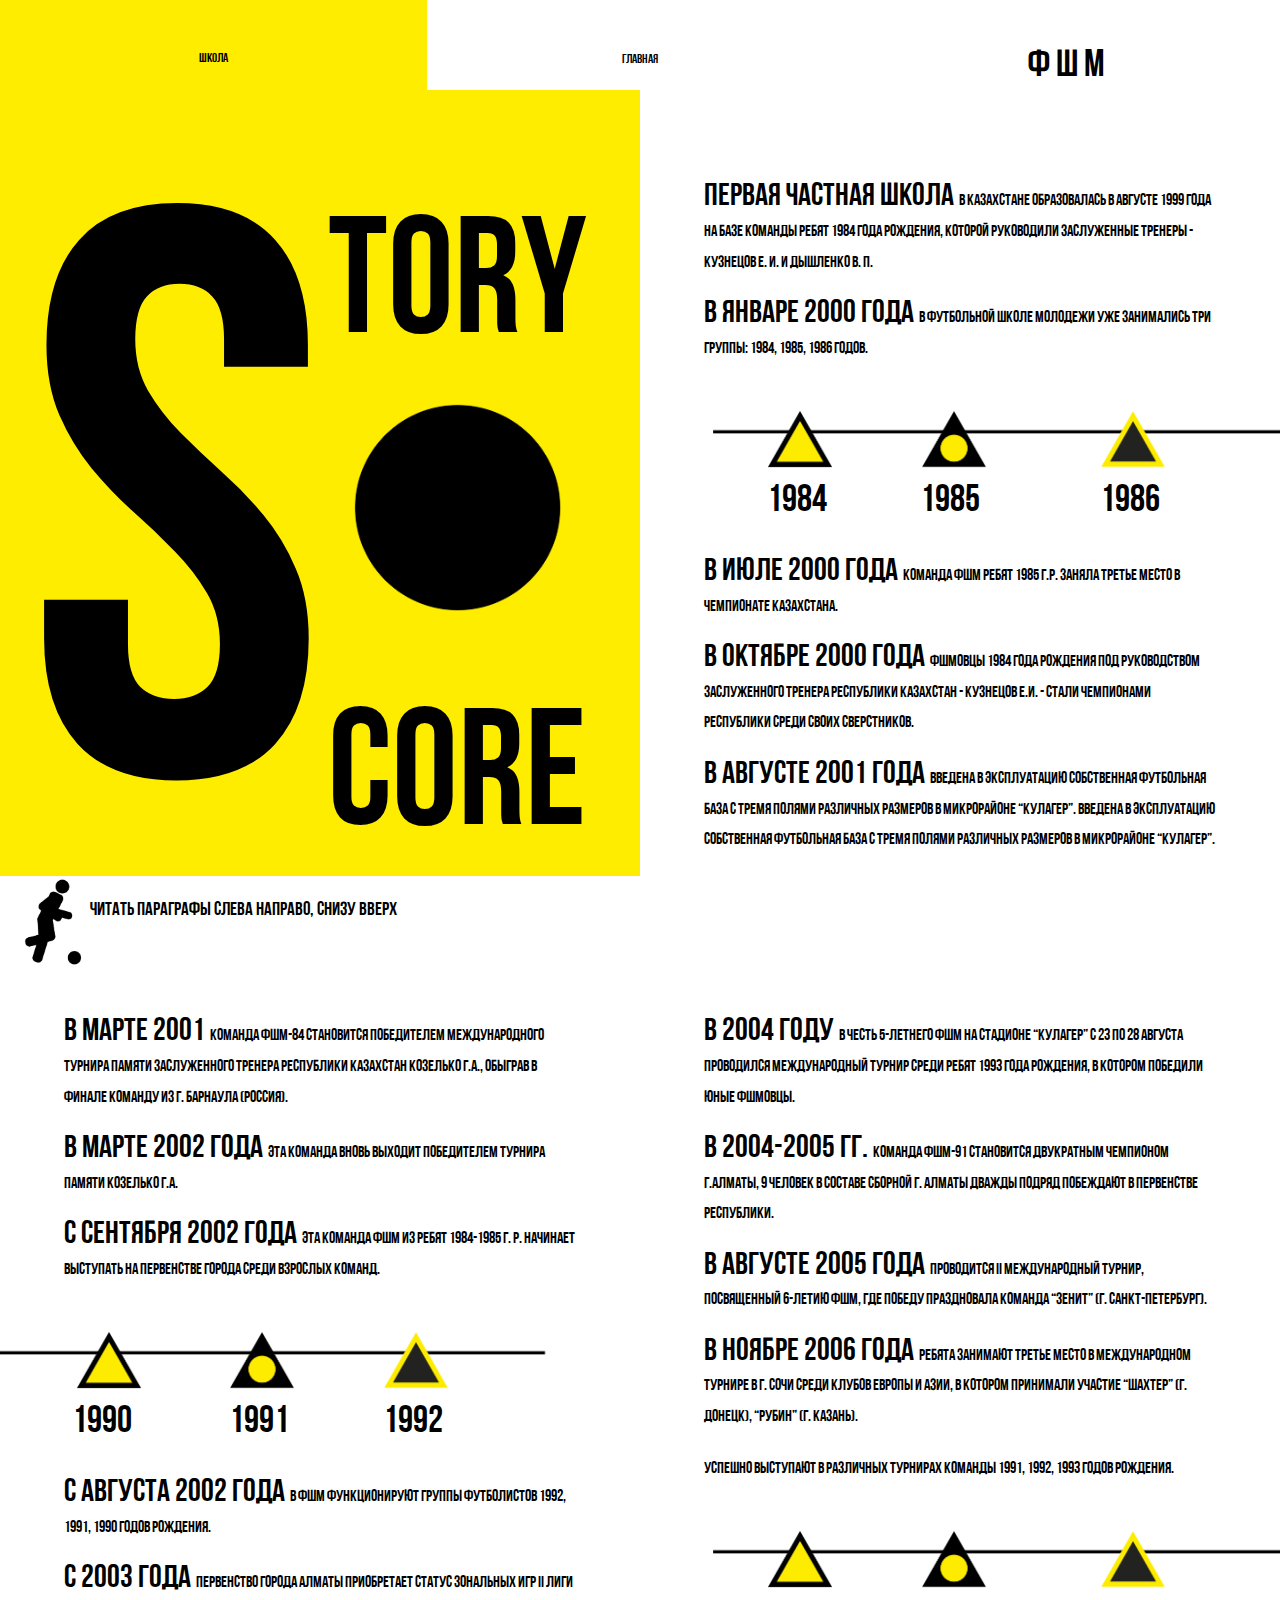
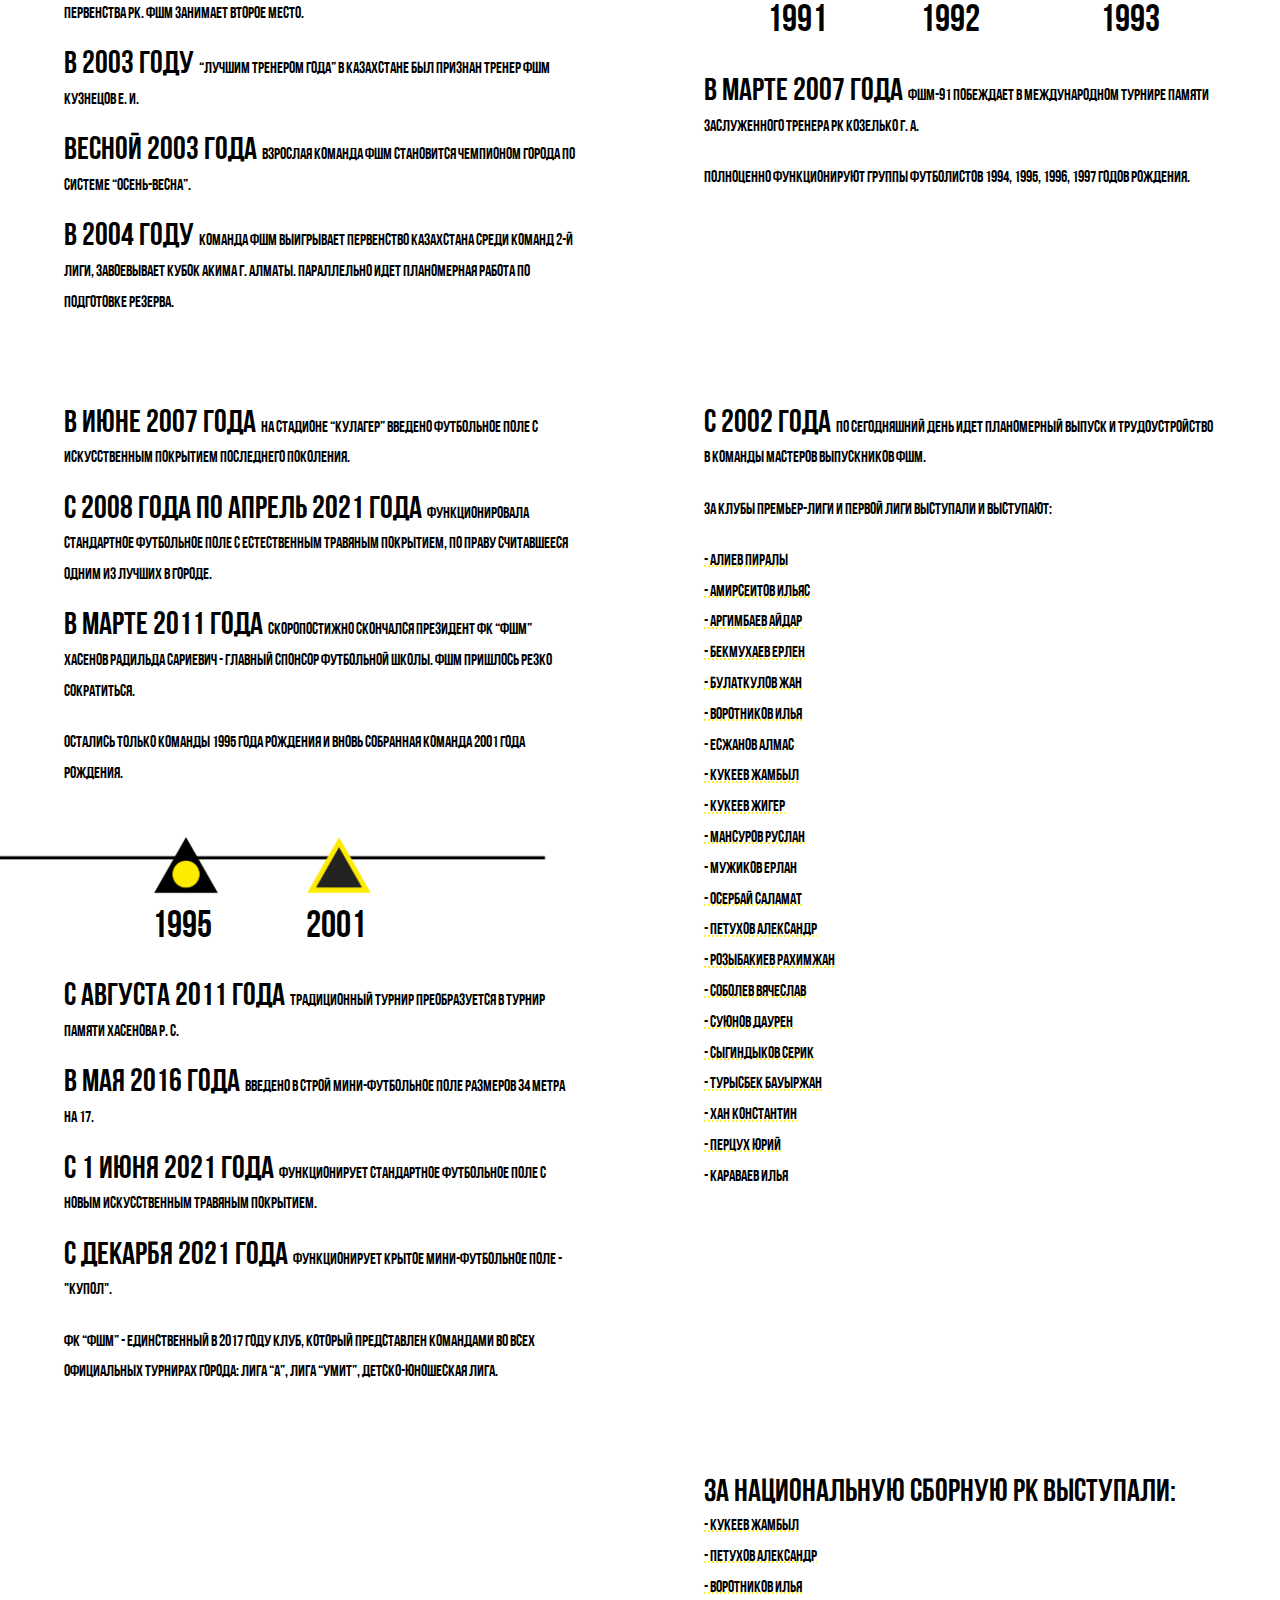
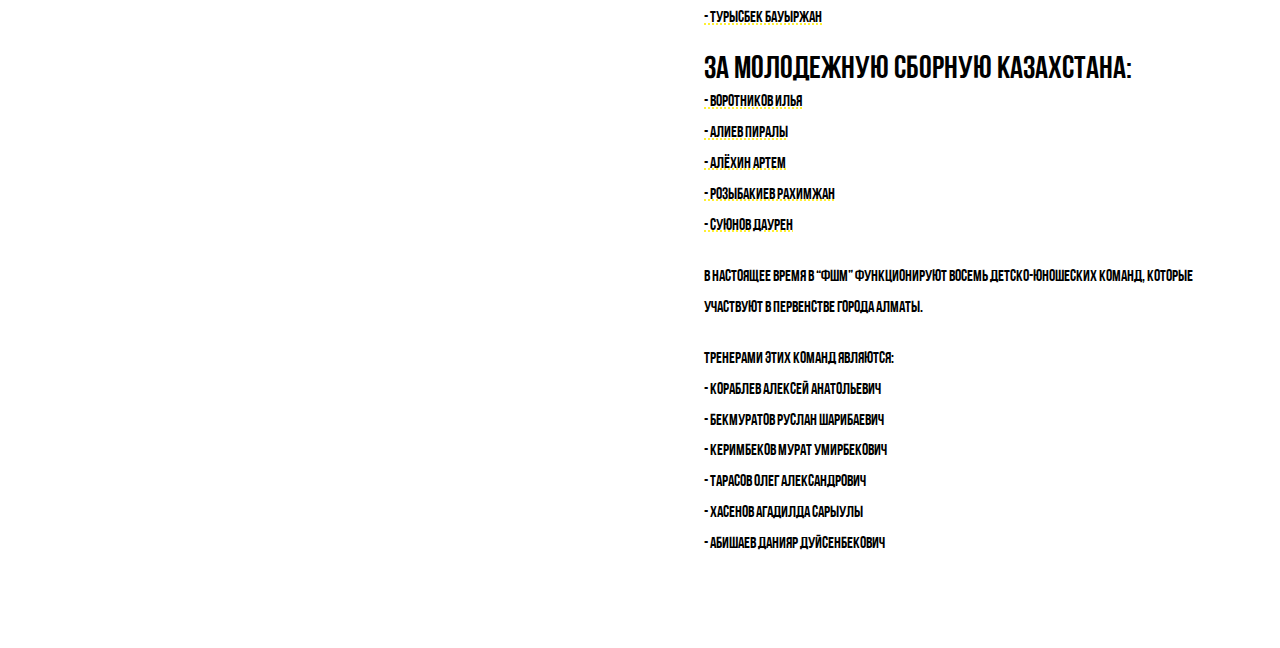
==== commit 5ad384c0: "Update ФШМ. История.html" ====
--- a/ФШМ. История.html
+++ b/ФШМ. История.html
@@ -332,6 +332,7 @@
                                             по праву считавшееся одним из лучших в городе.
                                         </small> 
                                     </p>   
+                                    
                                     <p class="paragraph2">  
                                         <span class="paragraphBigLetter">
                                             В марте 2011 года 
@@ -389,10 +390,10 @@
                                     </p> 
                                     <br>
                                     <p class="paragraph2"> 
-                                        <span class="paragraphBigWord"> С 2008 года  </span>
-                                        <small>
-                                            функционирует стандартное футбольное поле с естественным травяным покрытием,
-                                            по праву считающееся одним из лучших в городе.
+                                        <span class="paragraphBigWord"> С 2008 года по апрель 2021 года  </span>
+                                        <small>
+                                            функционировала стандартное футбольное поле с естественным травяным покрытием,
+                                            по праву считавшееся одним из лучших в городе.
                                         </small> 
                                     </p>   
                                     <p class="paragraph2">  
@@ -431,6 +432,24 @@
                                             традиционный турнир преобразуется в турнир памяти Хасенова Р. С. 
                                         </small>
                                     </p> 
+                                    <p class="paragraph2"> 
+                                        <span class="paragraphBigWord"> В мая 2016 года   </span>
+                                        <small>
+                                             введено в строй мини-футбольное поле размеров 34 метра на 17.
+                                        </small> 
+                                    </p>   
+                                     <p class="paragraph2"> 
+                                        <span class="paragraphBigWord"> С 1 июня 2021 года   </span>
+                                        <small>
+                                             функционирует стандартное футбольное поле с новым искусственным травяным покрытием.
+                                        </small> 
+                                    </p>   
+                                     <p class="paragraph2"> 
+                                        <span class="paragraphBigWord"> С декарбя 2021 года   </span>
+                                        <small>
+                                             функционирует крытое мини-футбольное поле - "Купол".
+                                        </small> 
+                                    </p>   
                                     <p class="paragraph2">  
                                         <small> 
                                             ФК “ФШМ” -  единственный в 2017 году клуб, 
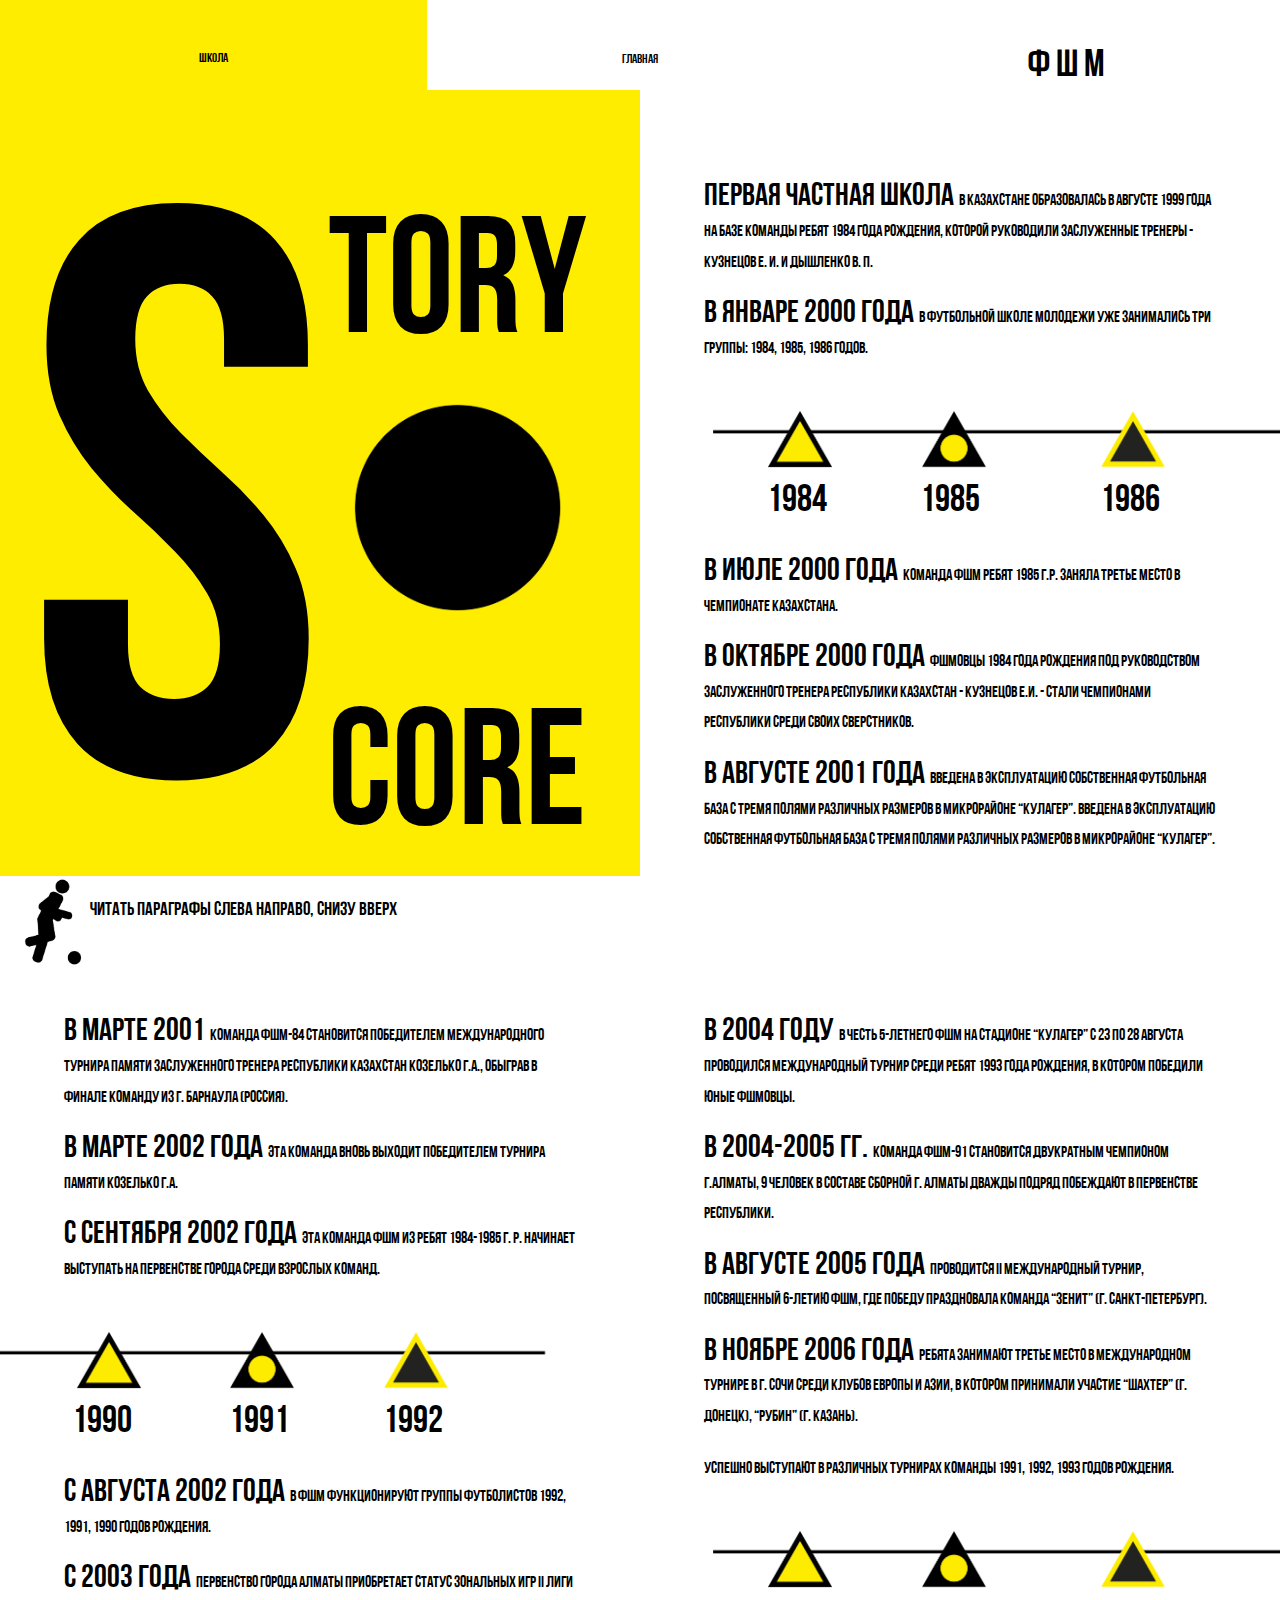
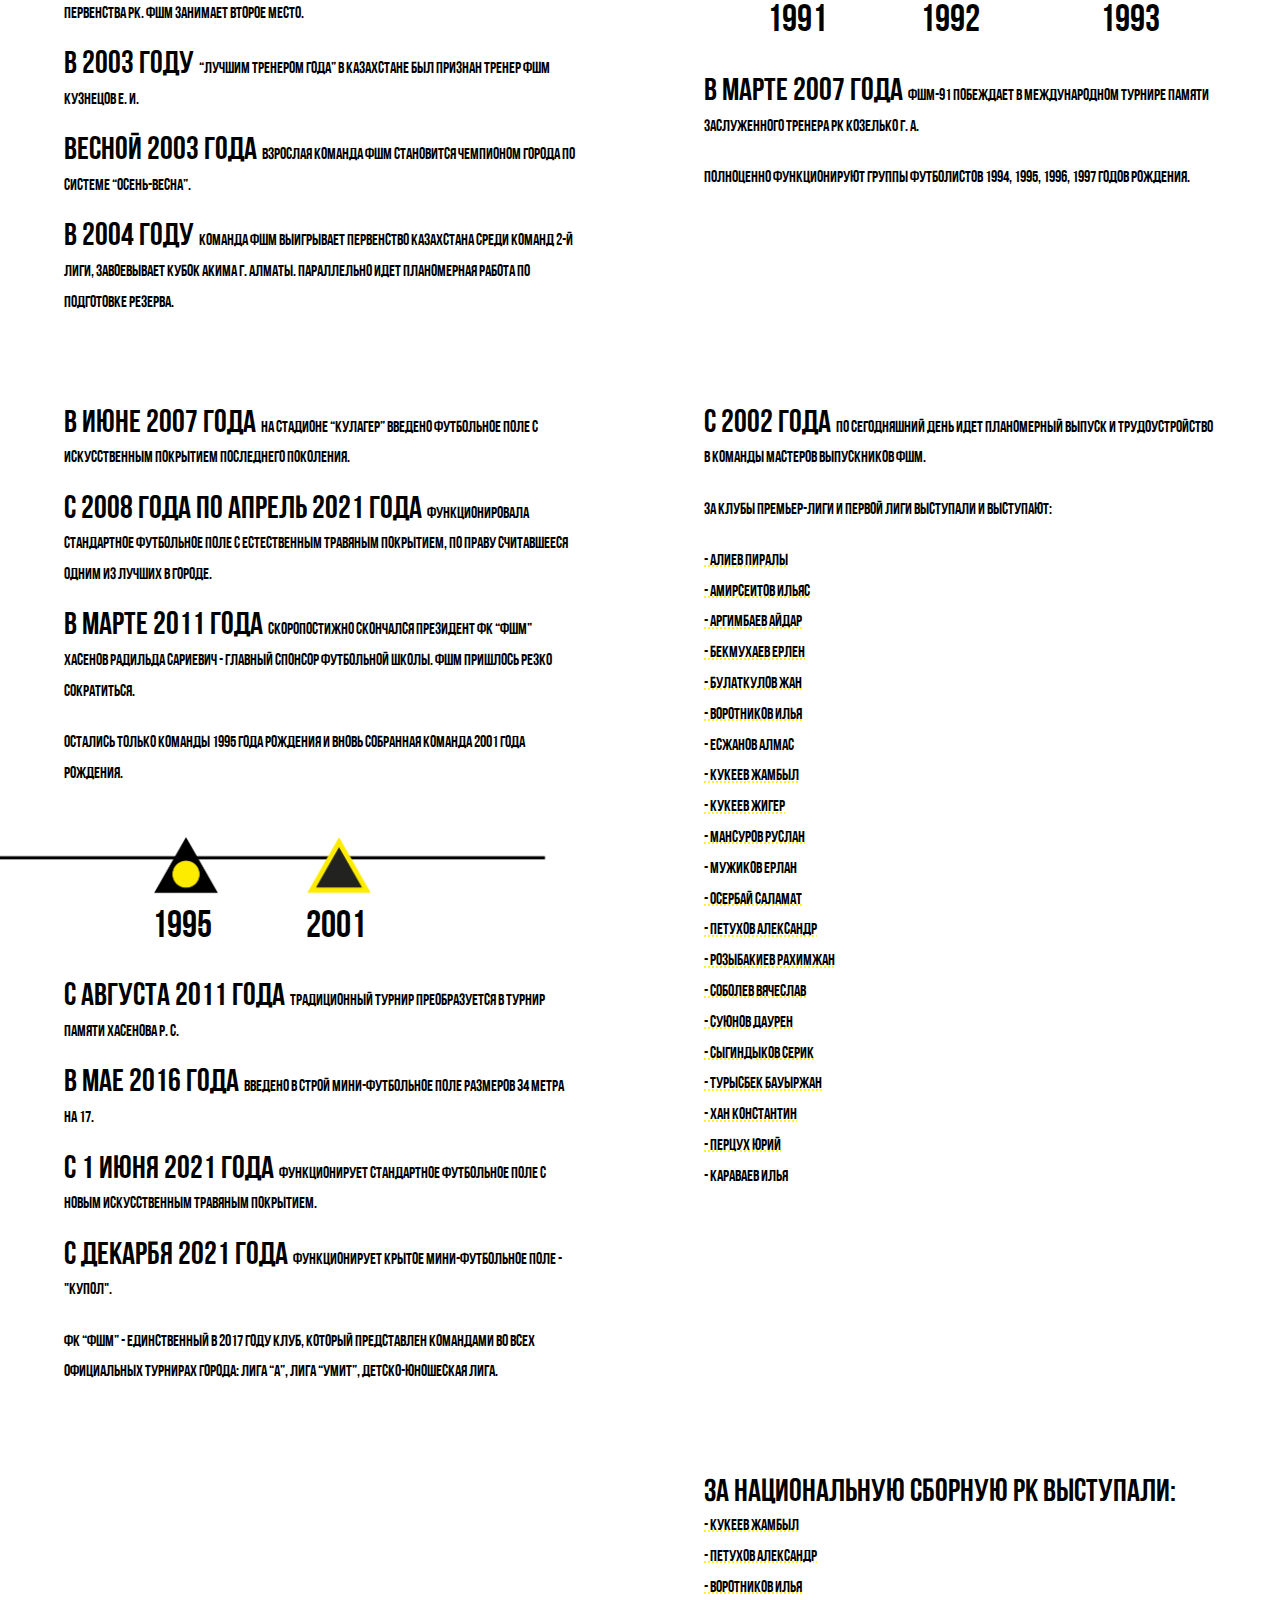
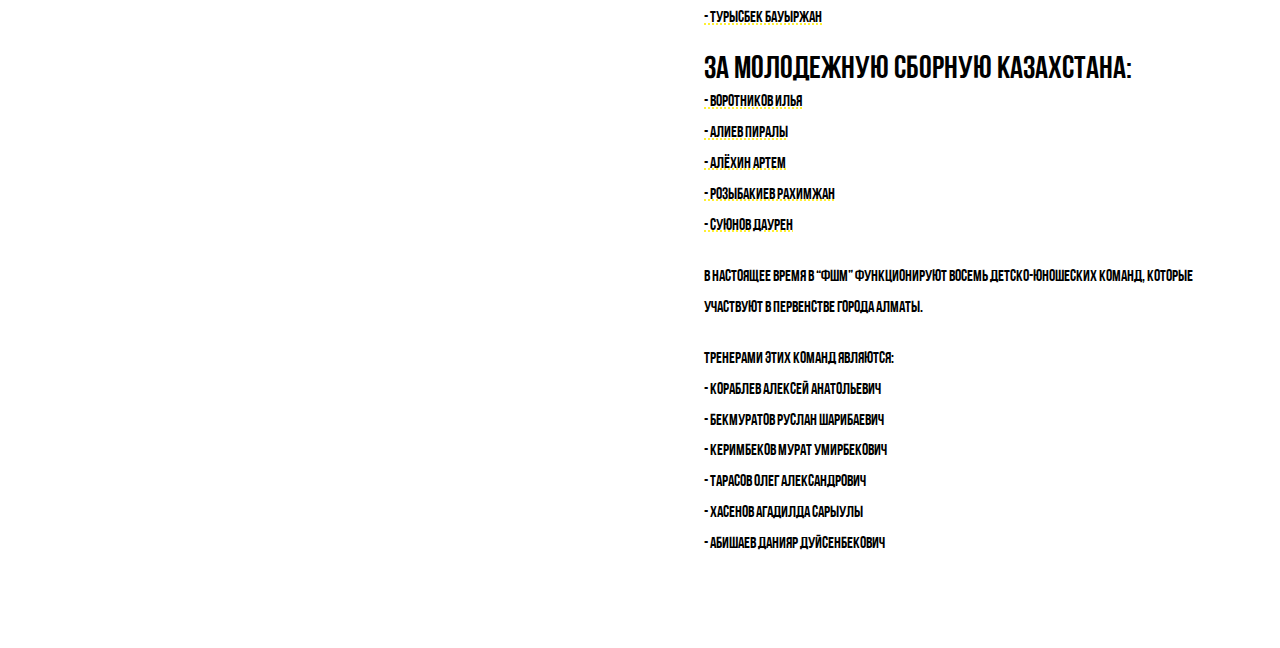
==== commit 42943d82: "Update ФШМ. История.html" ====
--- a/ФШМ. История.html
+++ b/ФШМ. История.html
@@ -433,7 +433,7 @@
                                         </small>
                                     </p> 
                                     <p class="paragraph2"> 
-                                        <span class="paragraphBigWord"> В мая 2016 года   </span>
+                                        <span class="paragraphBigWord"> В мае 2016 года   </span>
                                         <small>
                                              введено в строй мини-футбольное поле размеров 34 метра на 17.
                                         </small> 
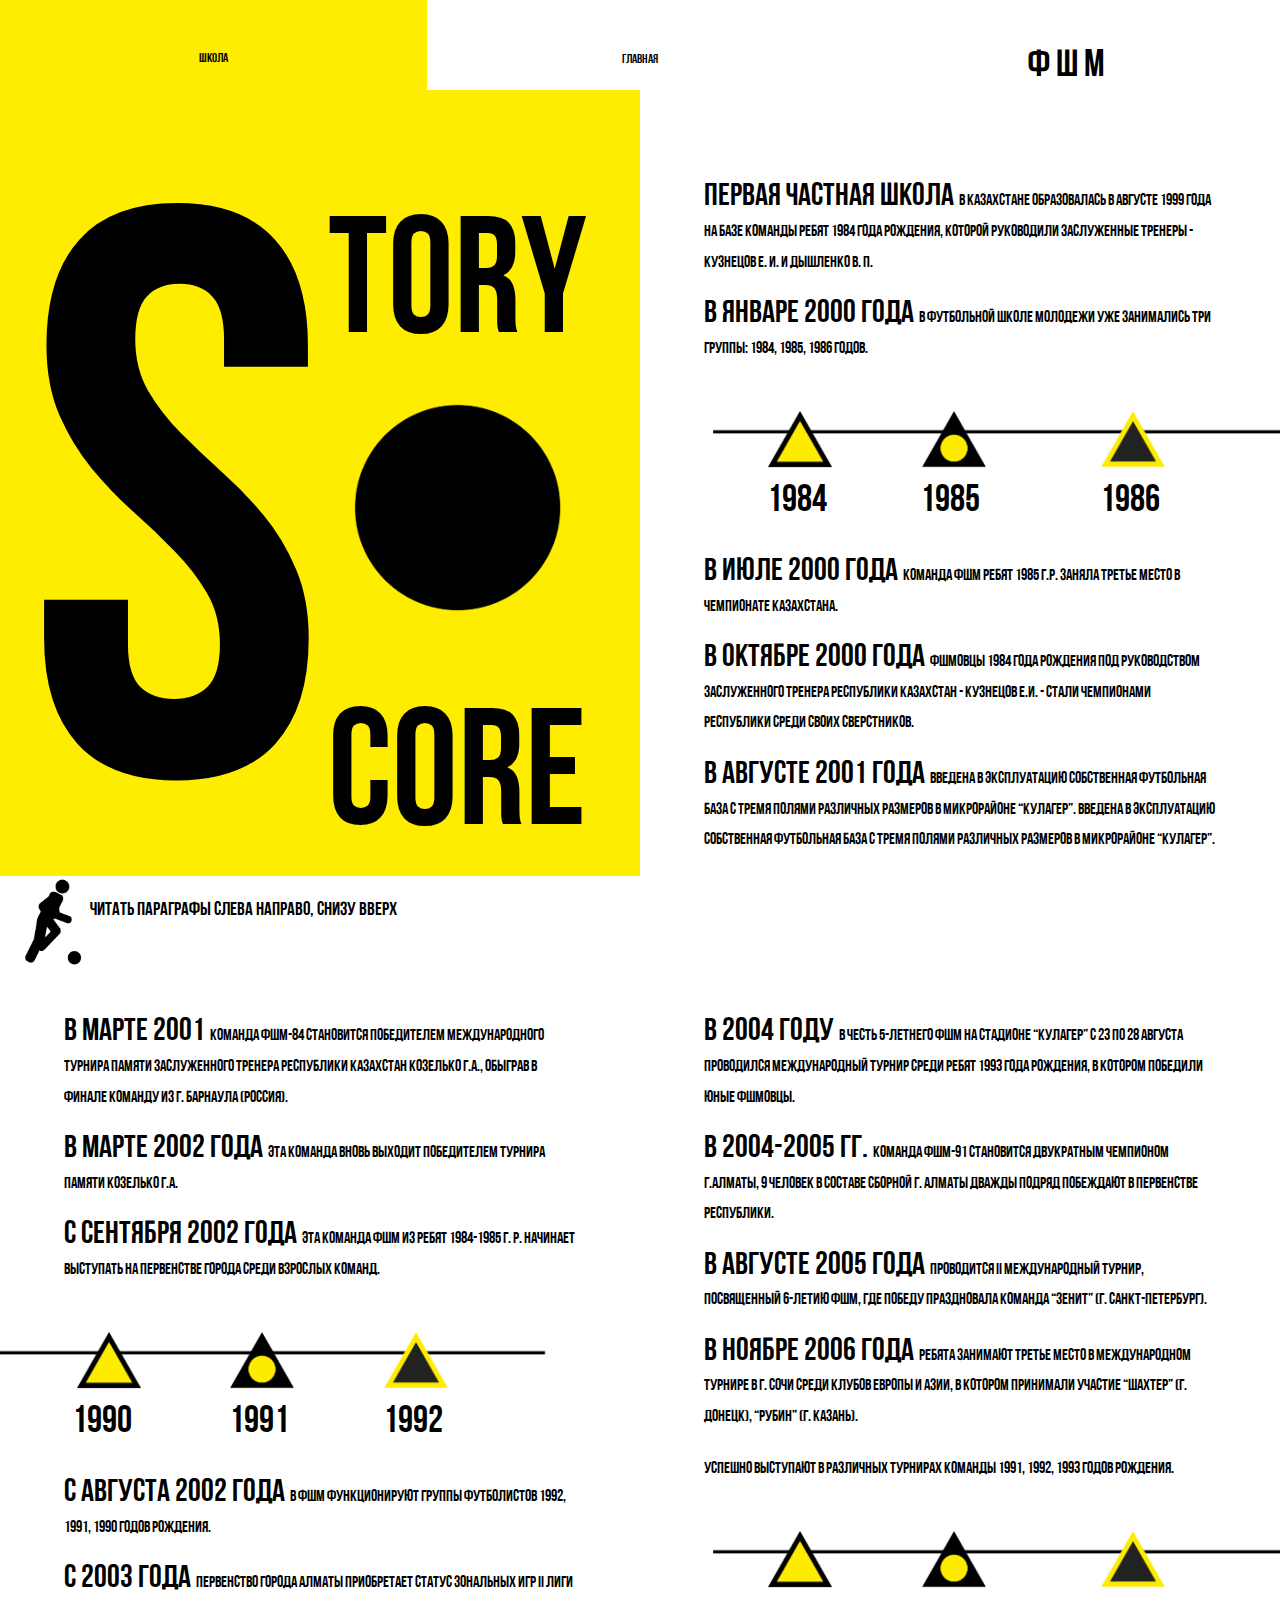
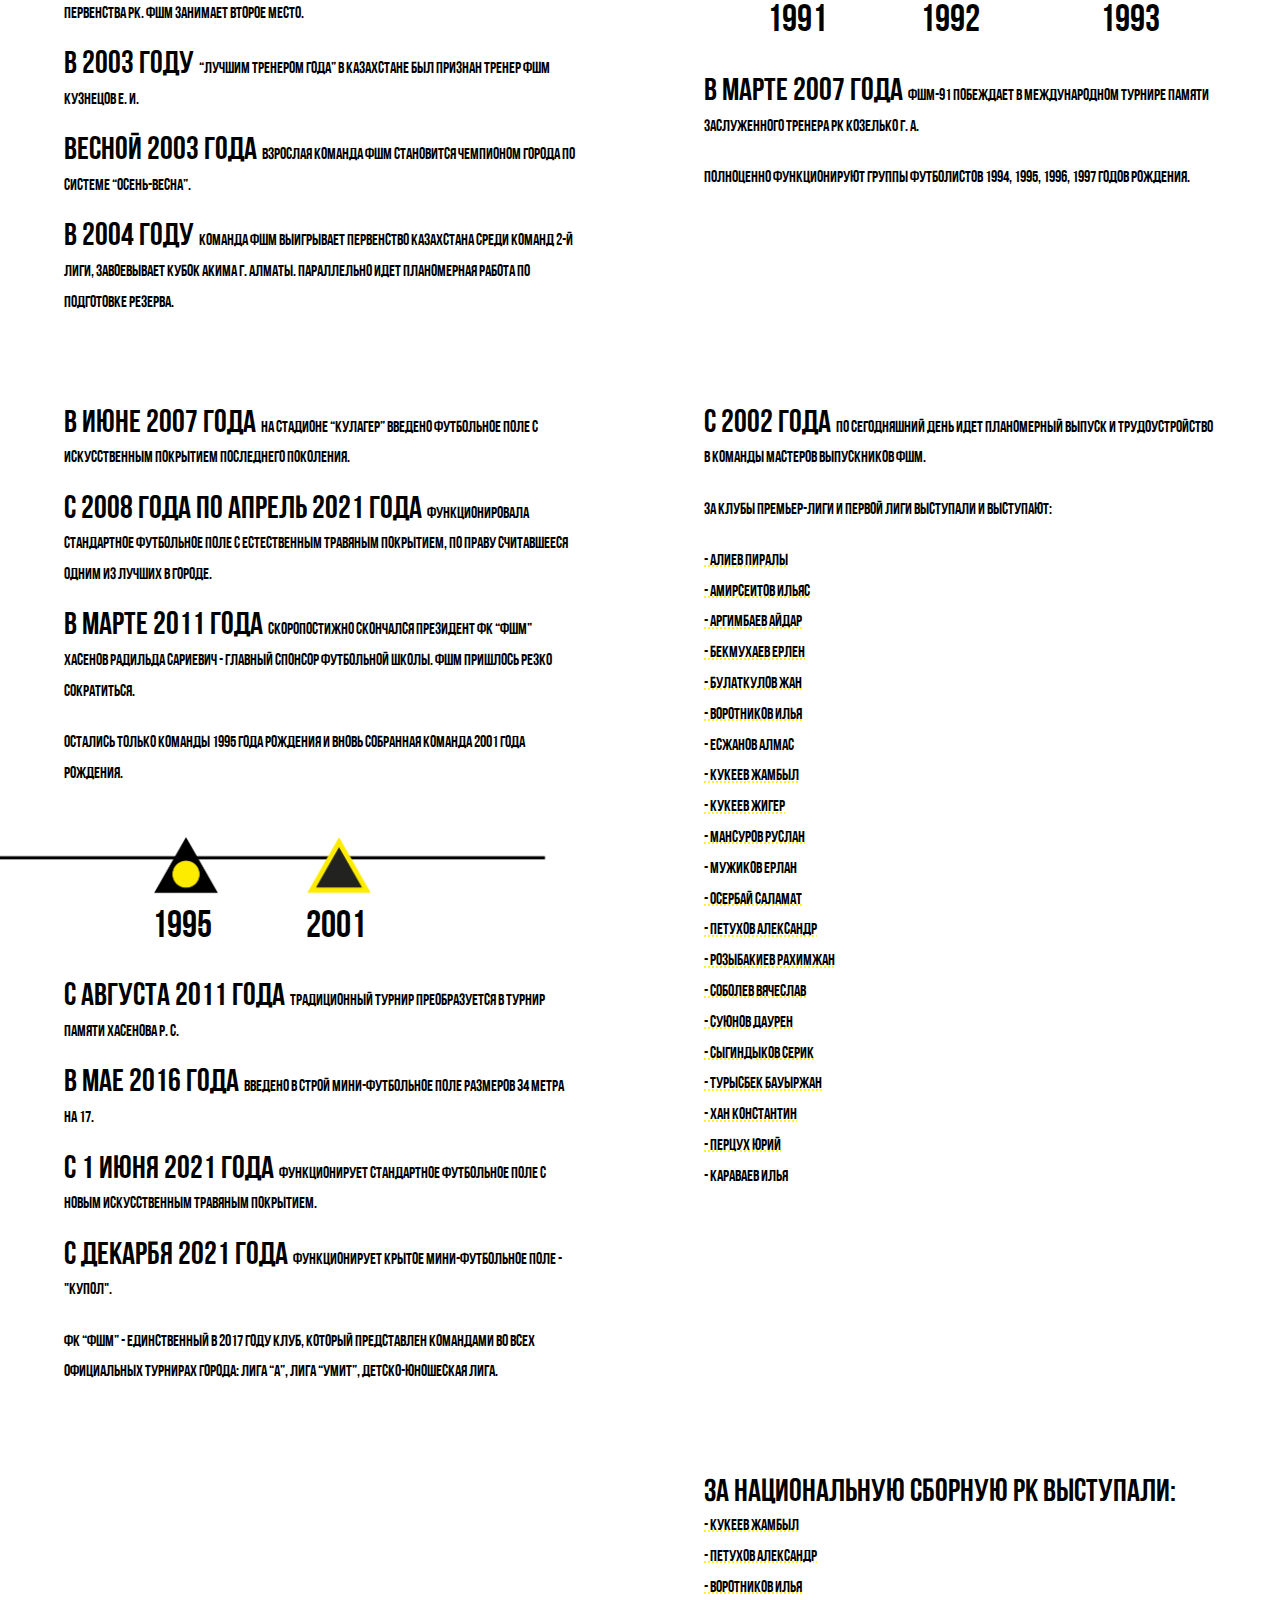
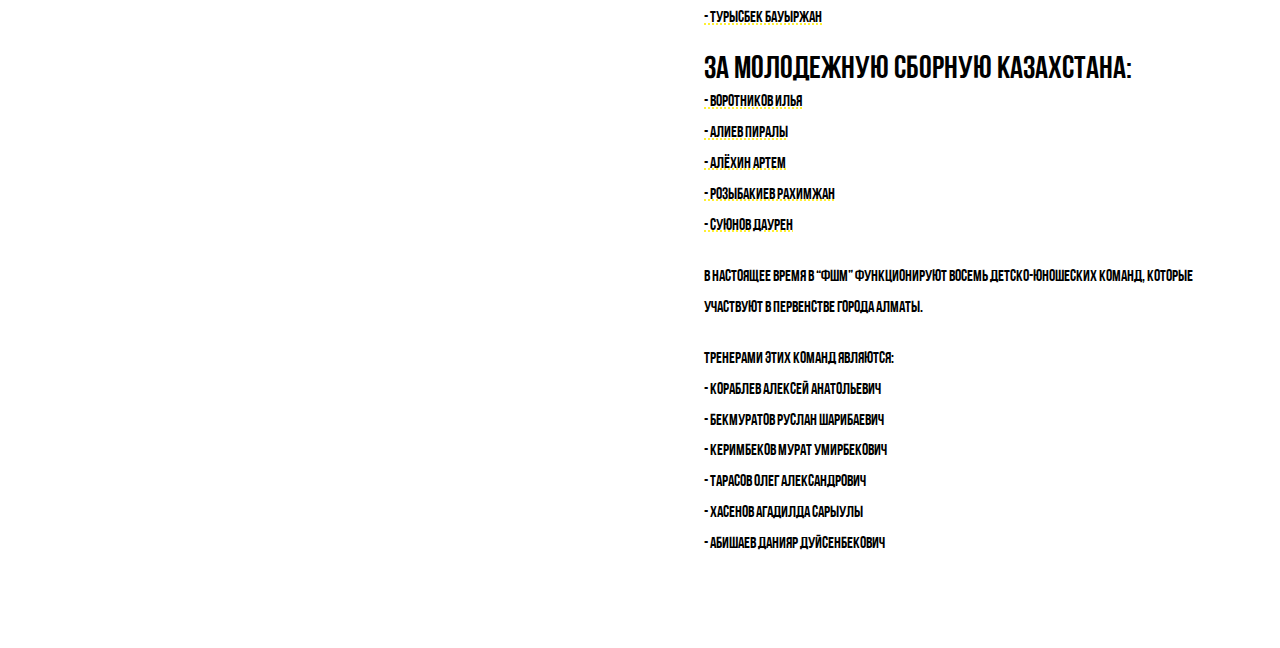
==== commit 7f55372c: "Update ФШМ. История.html" ====
--- a/ФШМ. История.html
+++ b/ФШМ. История.html
@@ -361,13 +361,31 @@
                                             </p>
                                         </div>
                                     </div> 
-                                    <p class="paragraph2">  
+                                     <p class="paragraph2">  
                                         <span class="paragraphBigLetter">
                                             С августа 2011 года 
                                         </span> 
                                         <small> 
                                             традиционный турнир преобразуется в турнир памяти Хасенова Р. С. 
                                         </small>
+                                    </p> 
+                                    <p class="paragraph2"> 
+                                        <span class="paragraphBigWord"> В мае 2016 года   </span>
+                                        <small>
+                                             введено в строй мини-футбольное поле размеров 34 метра на 17.
+                                        </small> 
+                                    </p>   
+                                     <p class="paragraph2"> 
+                                        <span class="paragraphBigWord"> С 1 июня 2021 года   </span>
+                                        <small>
+                                             функционирует стандартное футбольное поле с новым искусственным травяным покрытием.
+                                        </small> 
+                                    </p>   
+                                     <p class="paragraph2"> 
+                                        <span class="paragraphBigWord"> С декарбя 2021 года   </span>
+                                        <small>
+                                             функционирует крытое мини-футбольное поле - "Купол".
+                                        </small> 
                                     </p> 
                                     <p class="paragraph2">  
                                         <small> 
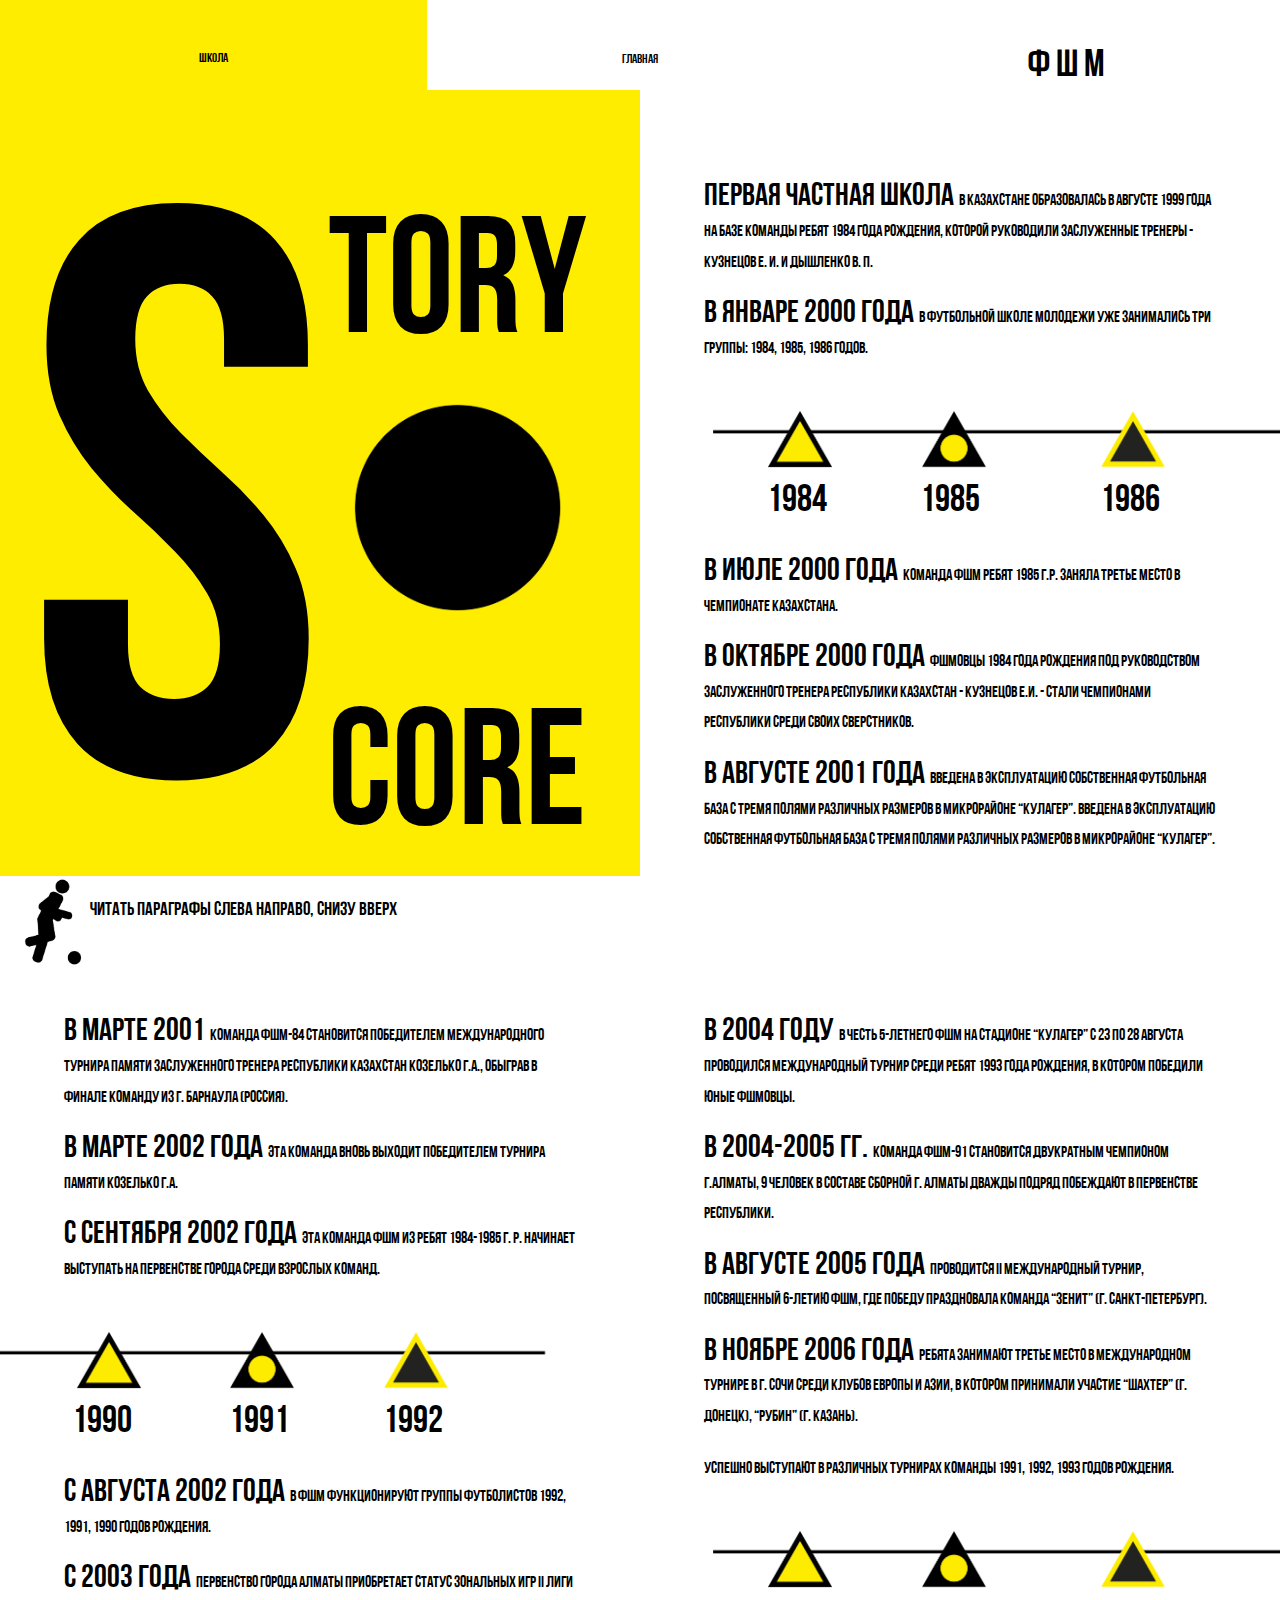
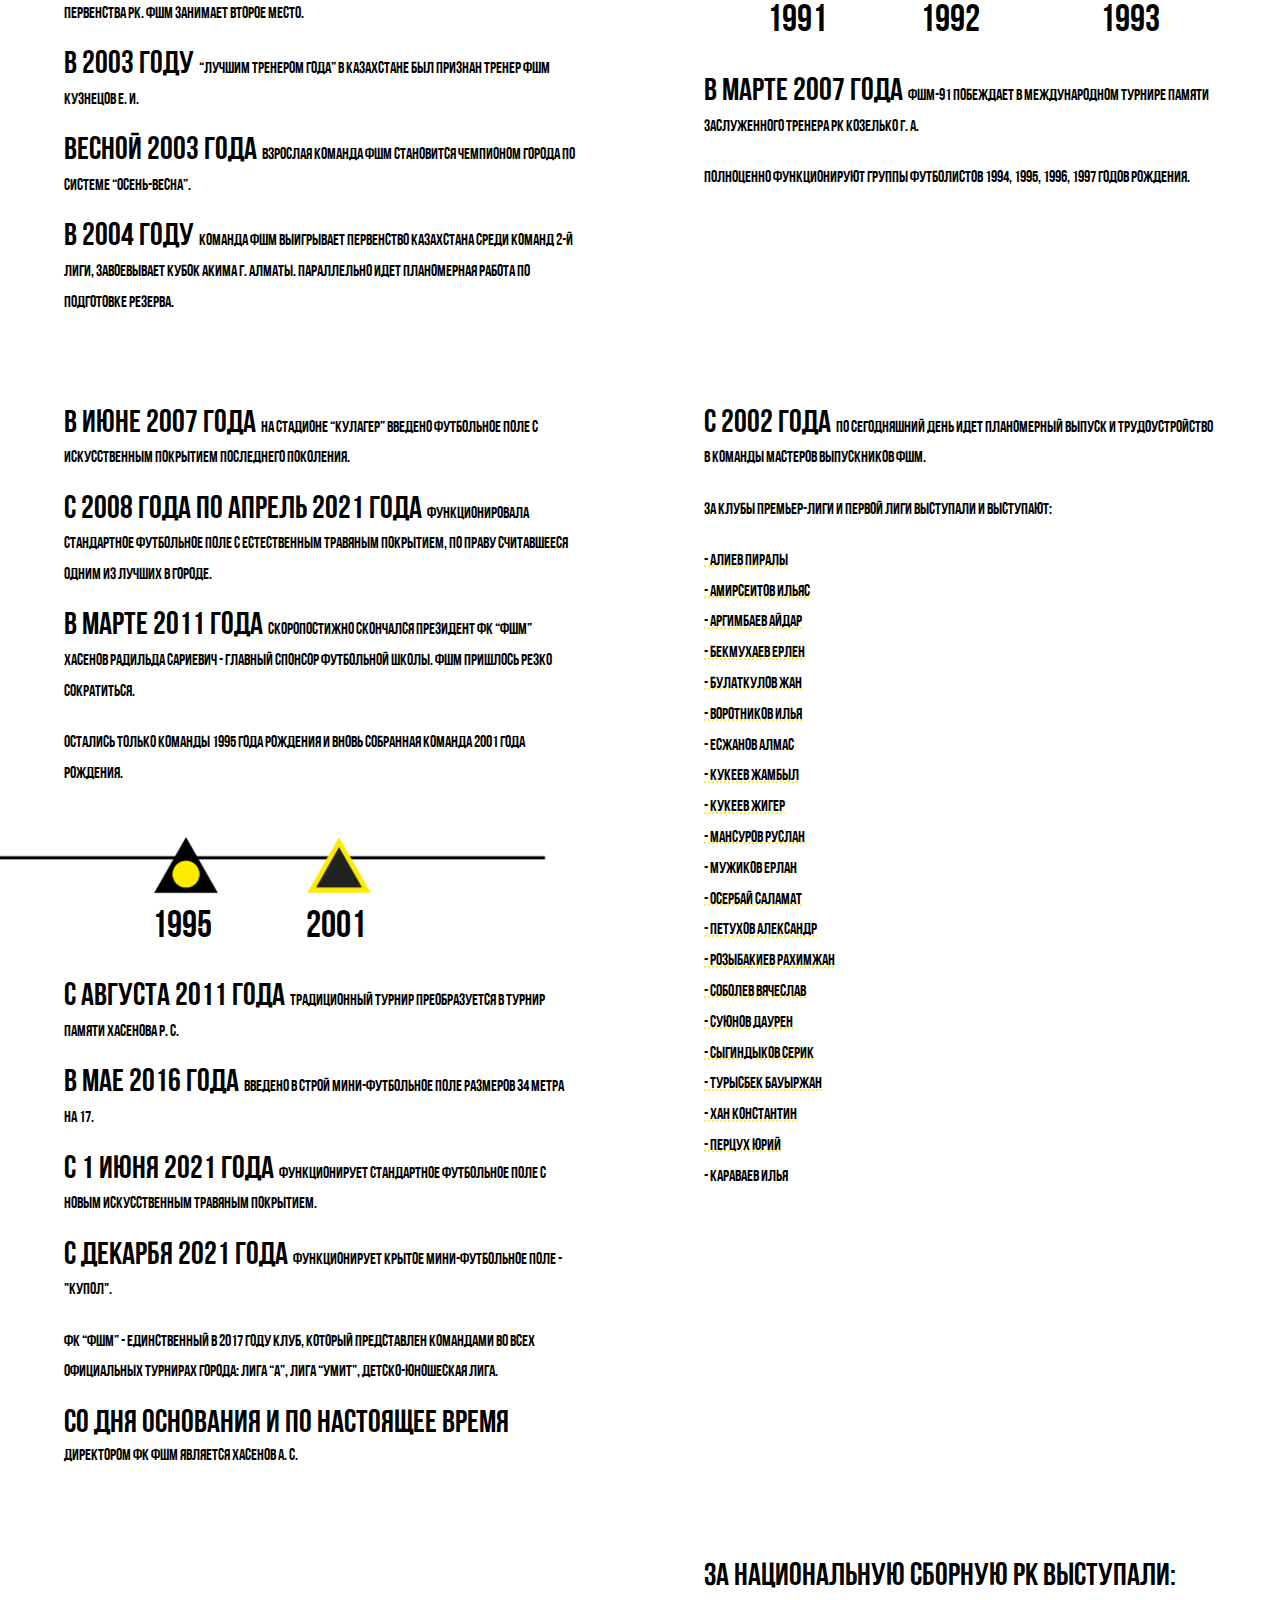
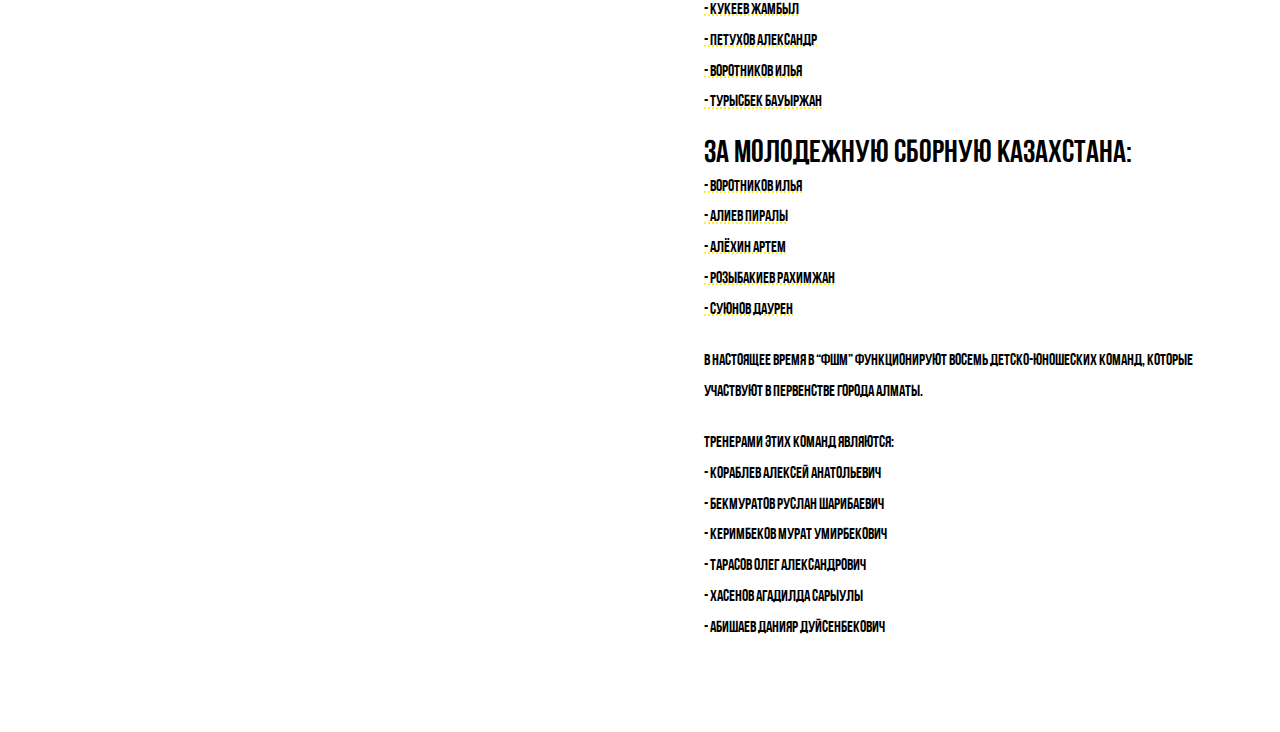
==== commit 67a8d82c: "Update ФШМ. История.html" ====
--- a/ФШМ. История.html
+++ b/ФШМ. История.html
@@ -393,7 +393,13 @@
                                             который представлен командами во всех официальных турнирах города: 
                                             Лига “А”, Лига “Умит”, Детско-Юношеская Лига.
                                         </small>
-                                    </p> 
+                                    </p>
+                                    <p class="paragraph2"> 
+                                        <span class="paragraphBigWord"> Со дня основания и по настоящее время  </span>
+                                        <small>
+                                             директором ФК ФШМ является Хасенов А. С.
+                                        </small> 
+                                    </p>
                                 </div>
                             </div>
                             <div class="Section1Slide3FirstHalf" id="section1Slide1PhoneOff">
@@ -474,6 +480,12 @@
                                             который представлен командами во всех официальных турнирах города: 
                                             Лига “А”, Лига “Умит”, Детско-Юношеская Лига.
                                         </small>
+                                    </p> 
+                                    <p class="paragraph2"> 
+                                        <span class="paragraphBigWord"> Со дня основания и по настоящее время  </span>
+                                        <small>
+                                             директором ФК ФШМ является Хасенов А. С.
+                                        </small> 
                                     </p> 
                                 </div>
                             </div>
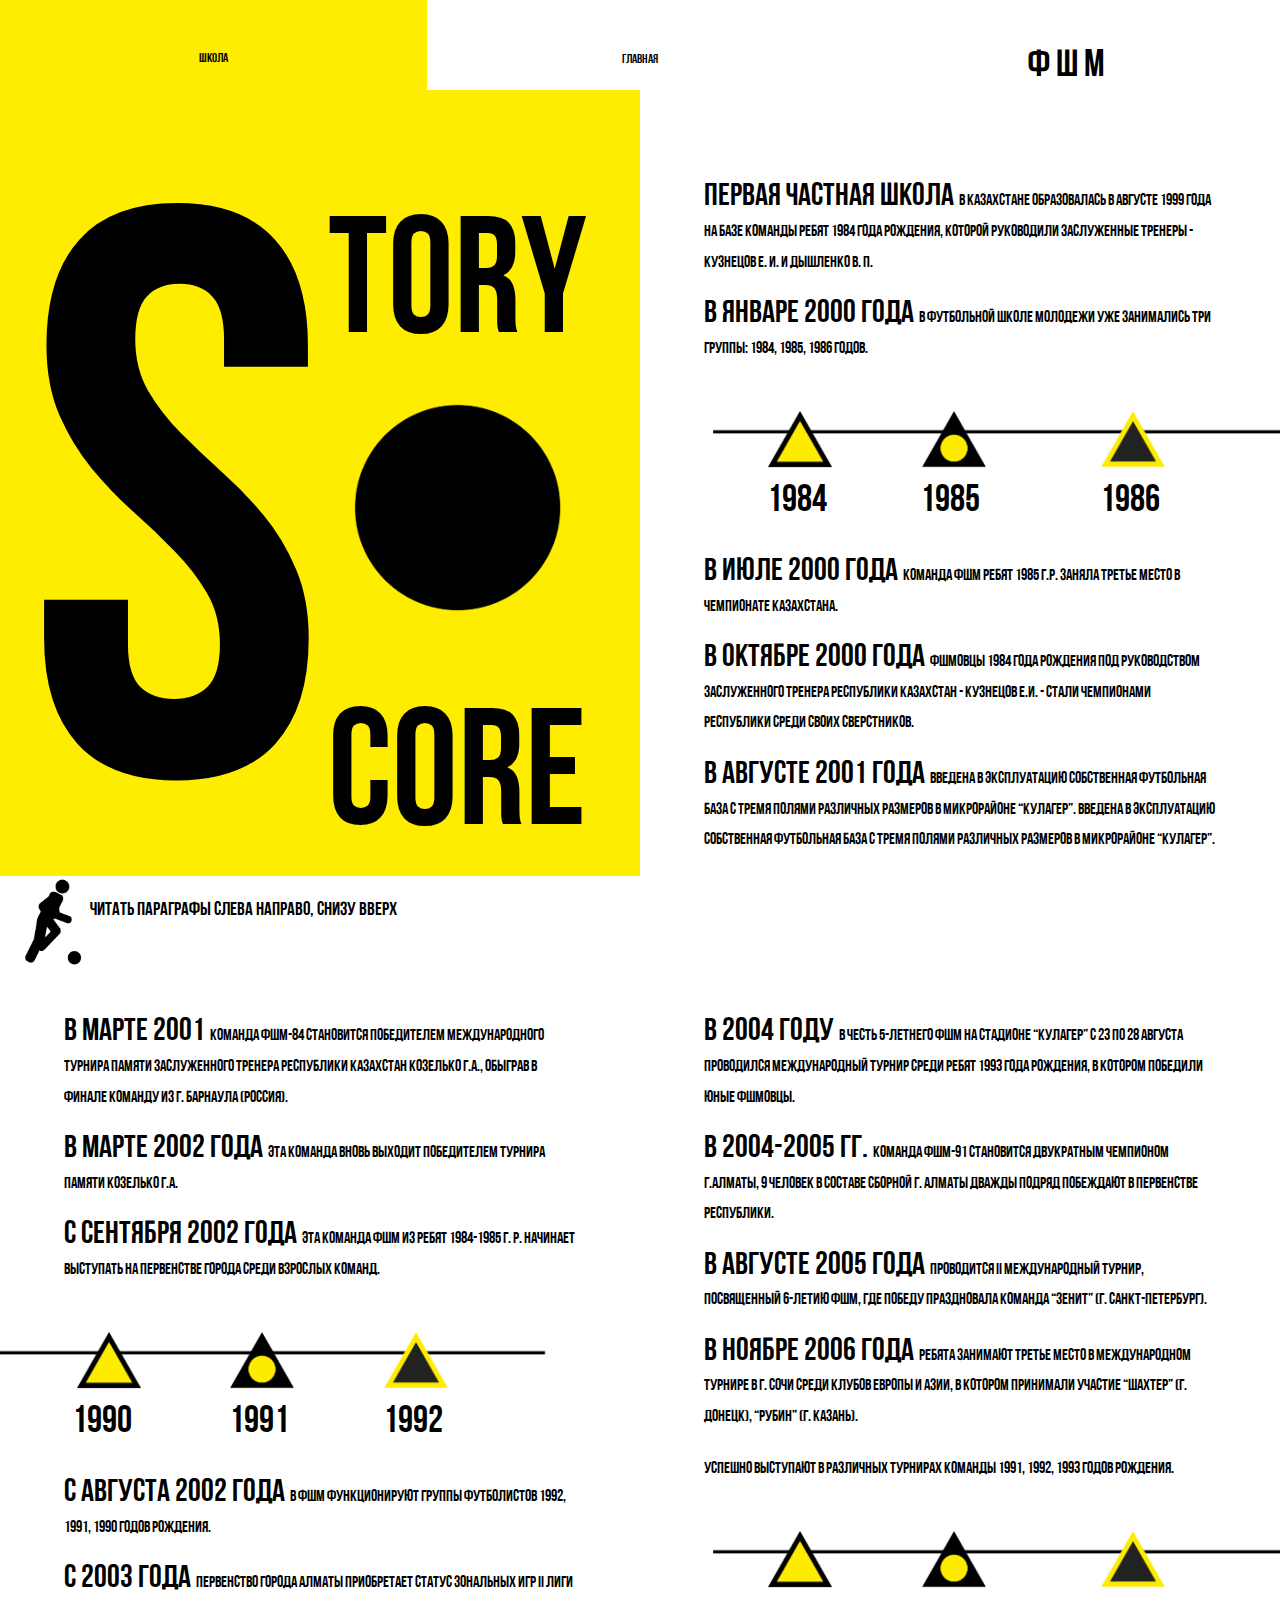
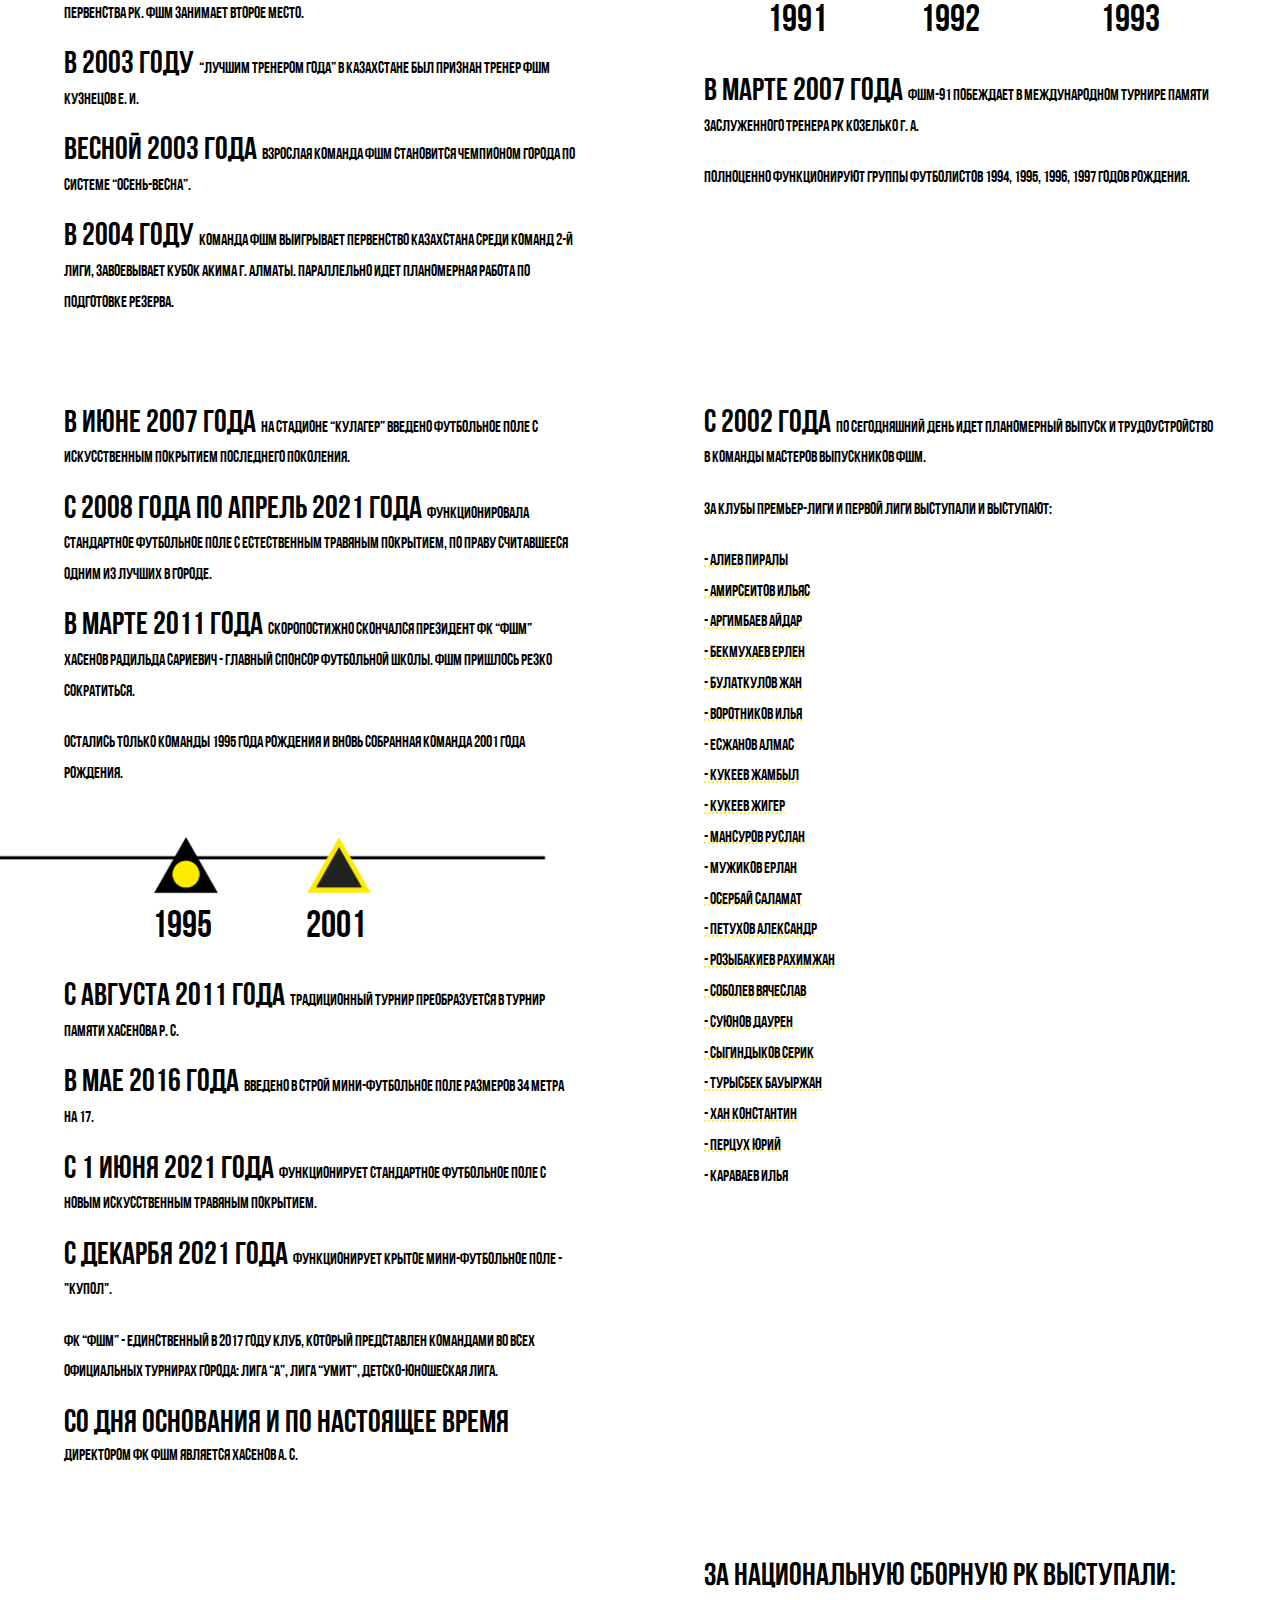
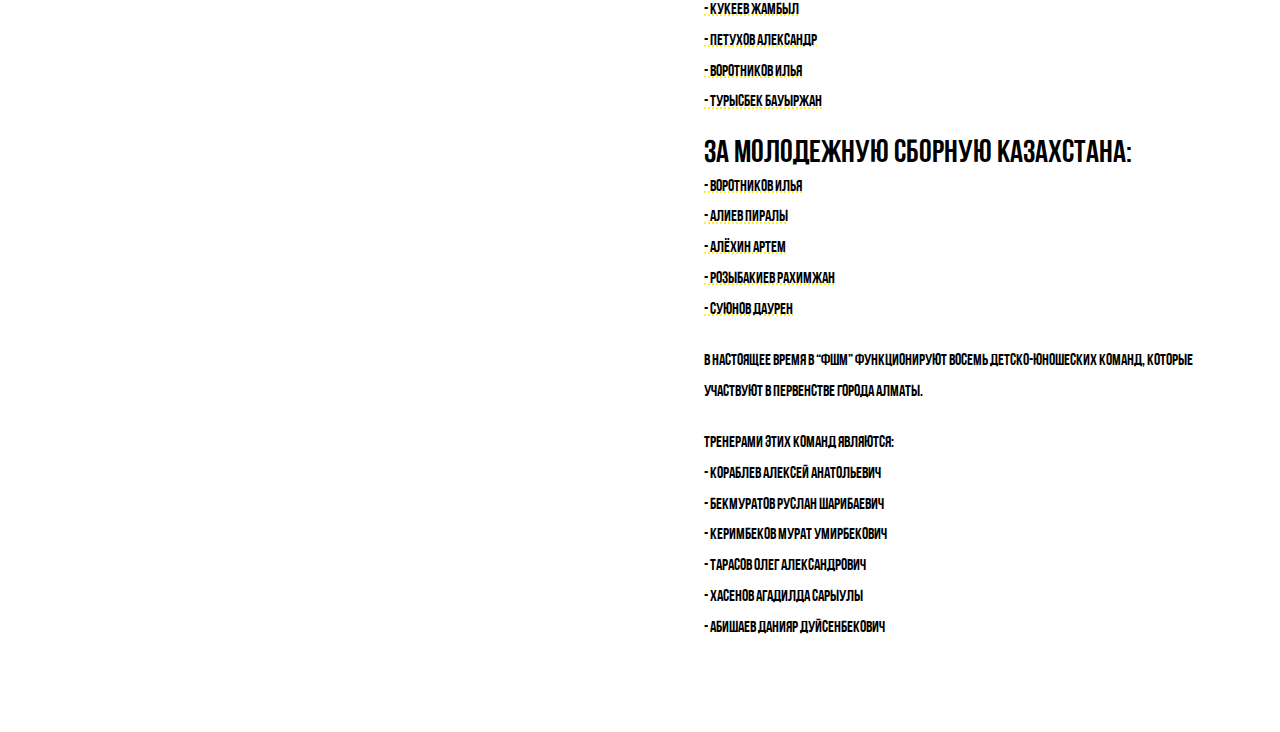
==== commit c95a9b8b: "Update ФШМ. История.html" ====
--- a/ФШМ. История.html
+++ b/ФШМ. История.html
@@ -11,7 +11,6 @@
                 
                 <div class="mainMenuButtons" style="display: inline-flex;">
                     <button id="1" class="references" type="button" style="background-color:rgb(0, 0, 0);">
-                        <img  class="button1" src="imgftball/button1.png">
                         <div class="references">
                             <p class="click" id="textColor1" style="color: rgb(255,237,0)"> Школа </p>
                         </div>
@@ -144,7 +143,7 @@
                     <br>
                     
                     <div id="[1][2]Section" style="width: 100vw; display: unset; margin: 0 0 0 0">
-                        <div class="Section1Slide2">
+                        <div class="Section1Slide2" id="Section1Slide2">
                             <div class="Section1Slide2FirstHalf" id="section1Slide1PhoneOff">
                                 <div class="textMain">
                                     <p class="paragraph1">  
@@ -625,5 +624,11 @@
                     </div>
                 </div>
             </div>
+            <script> 
+                if (document.getElementById("stickmanContainer").style.display == "none") {
+                    document.getElementById("section1Slide1PhoneOff").style.display = "none";
+                    document.getElementById("Section1Slide2").style.marginTop = "-20vh";
+                }
+            </script>
         </body>
     </html>
